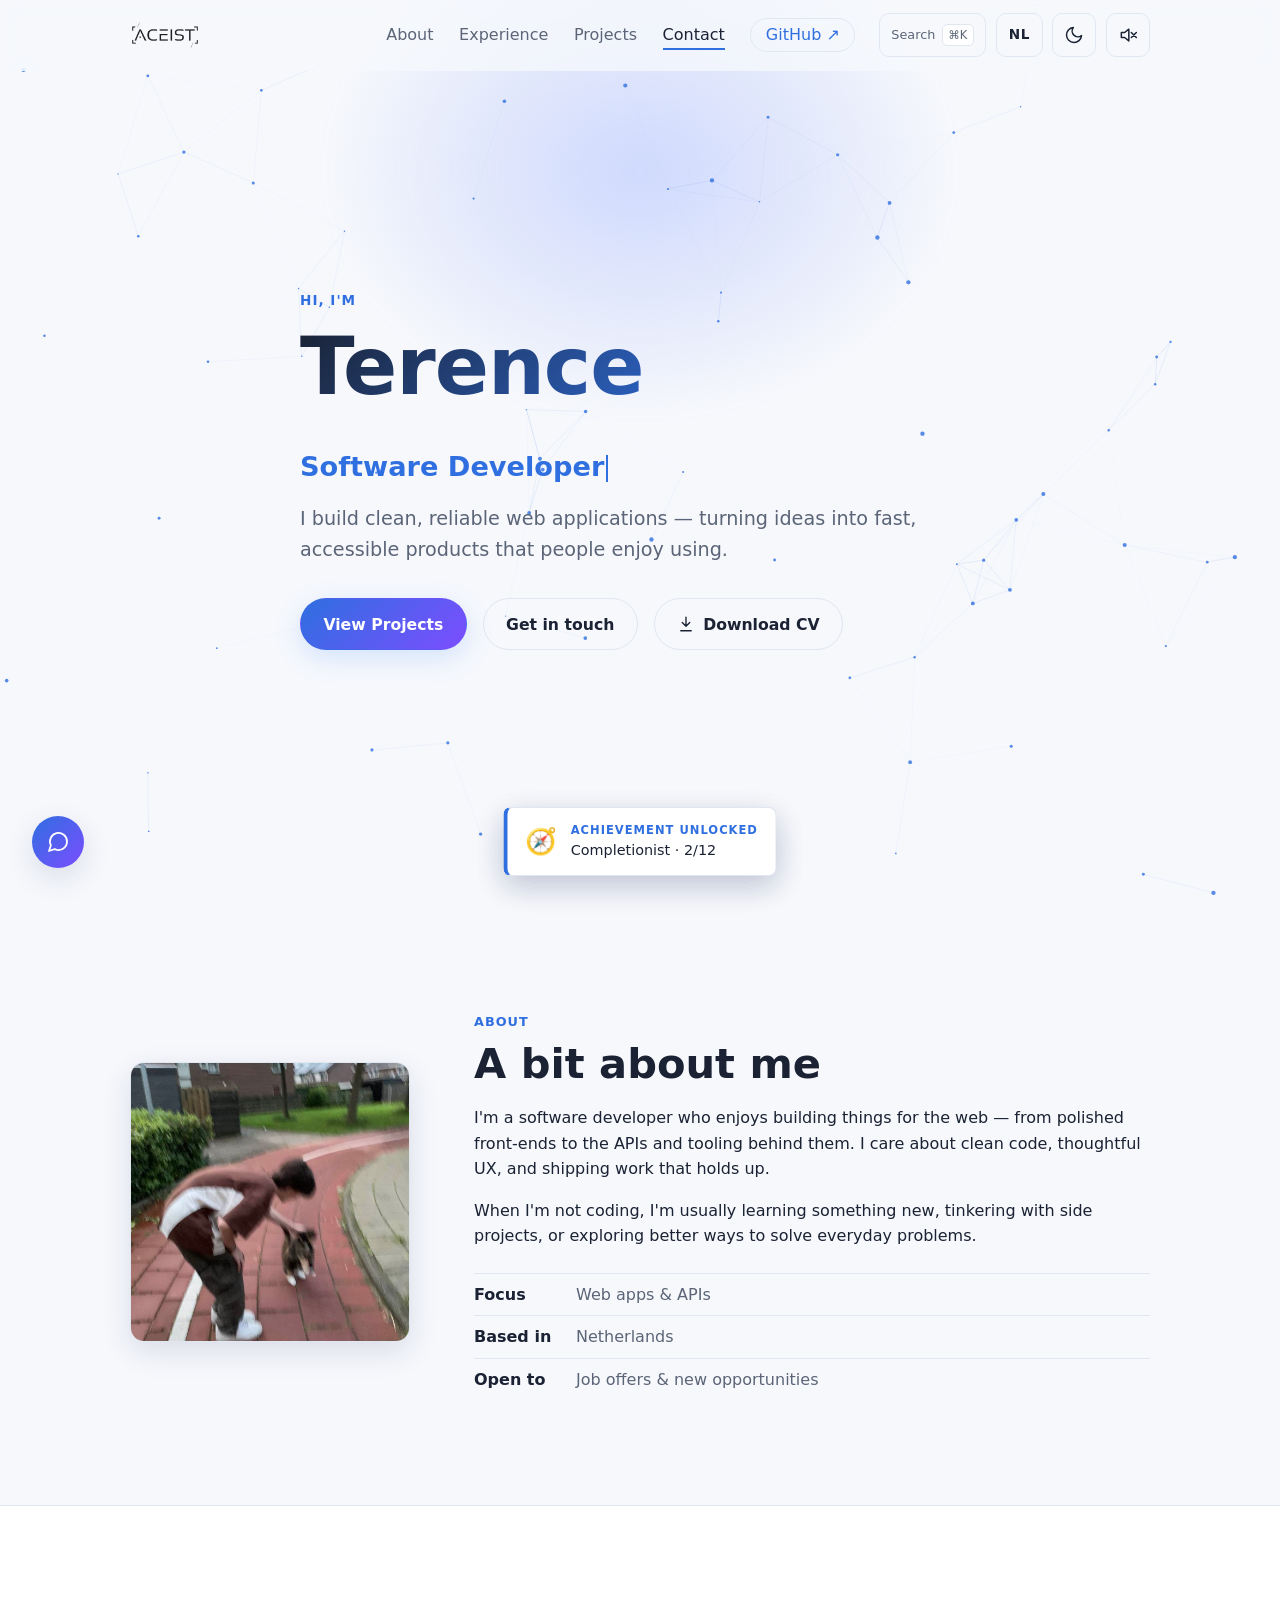
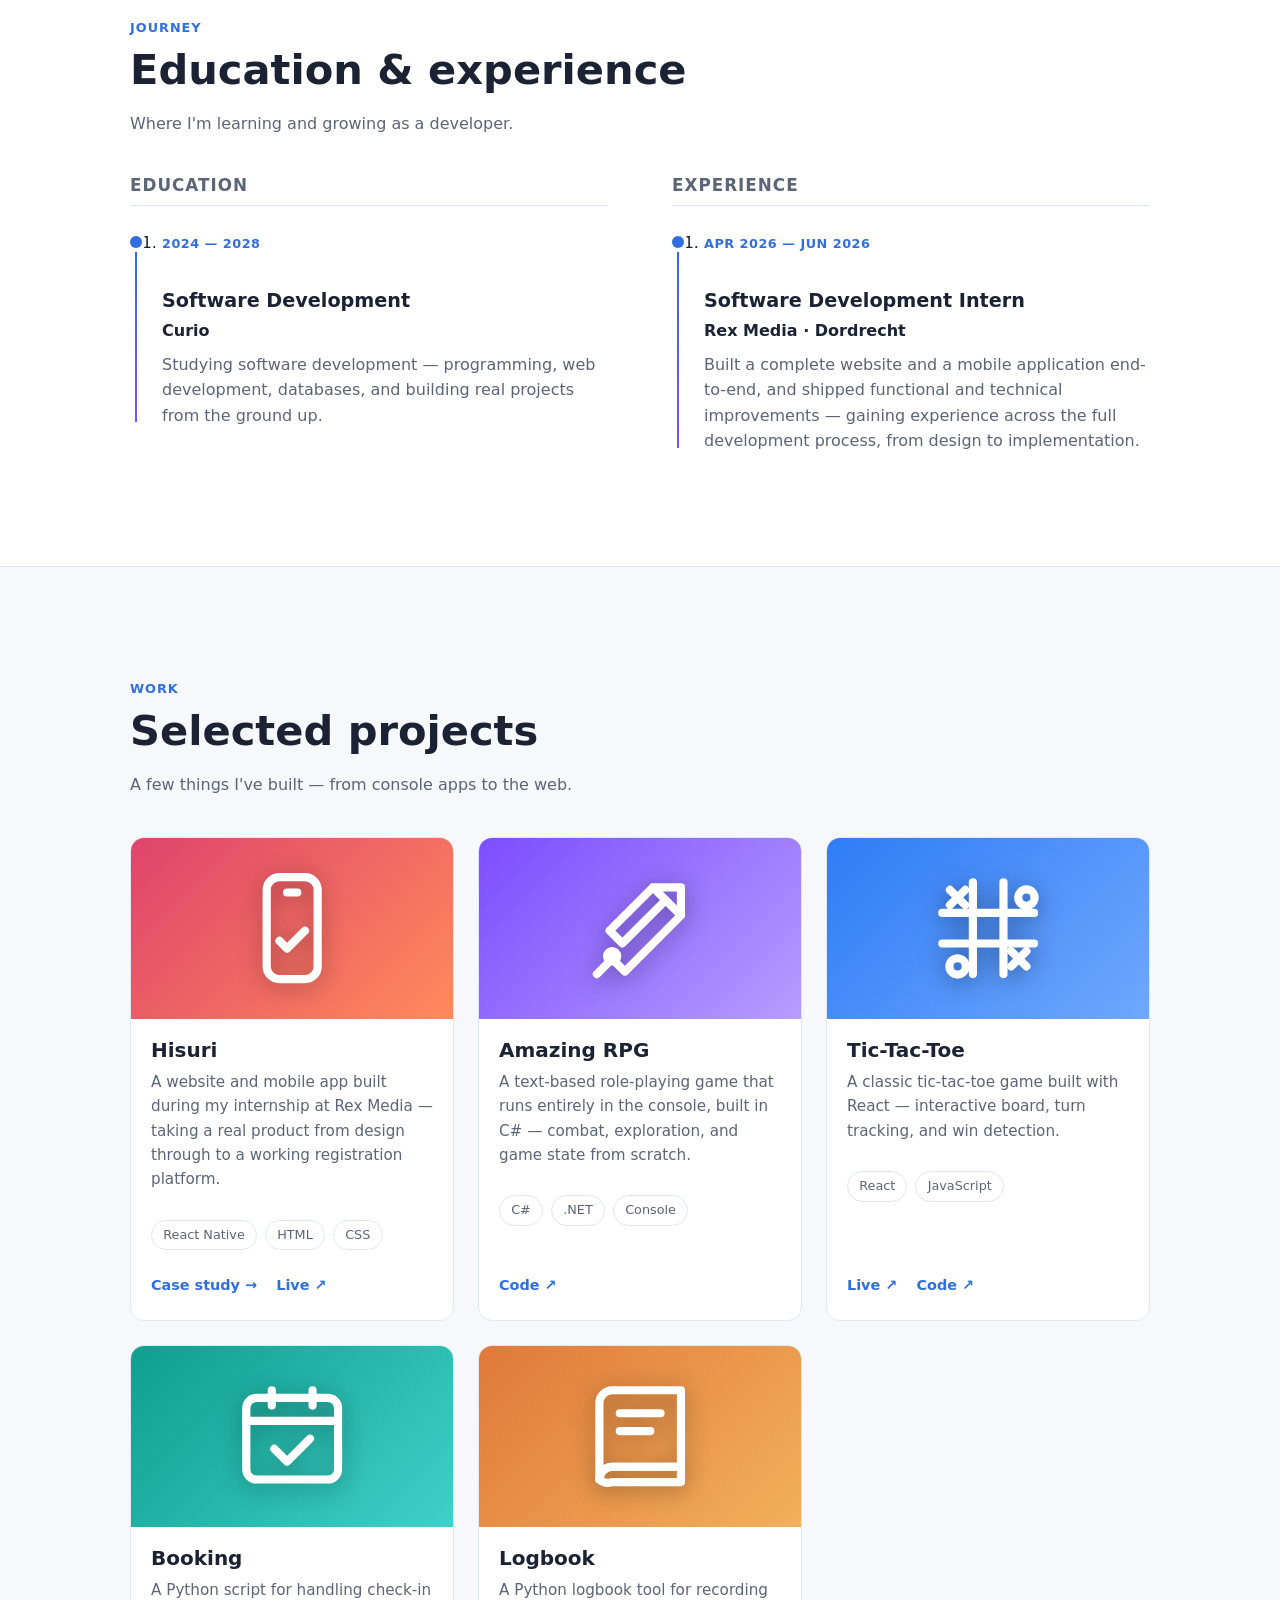
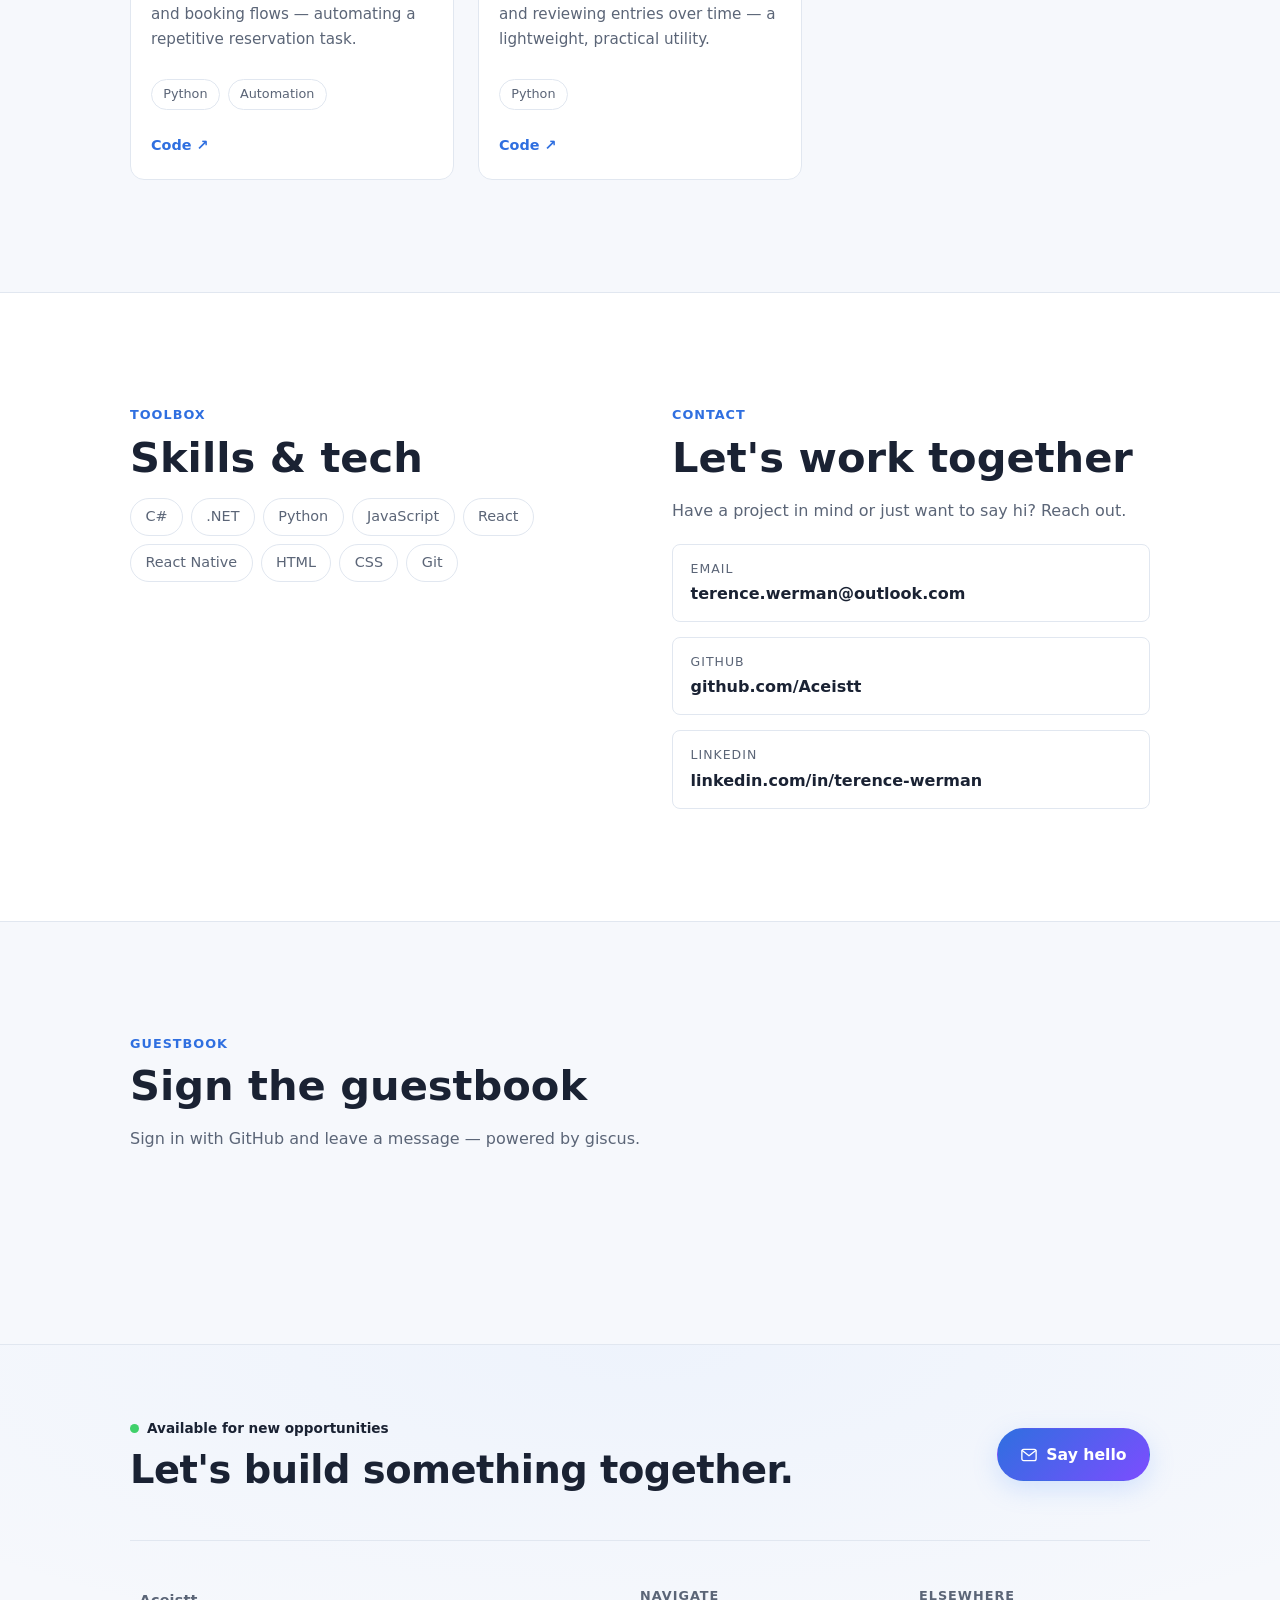
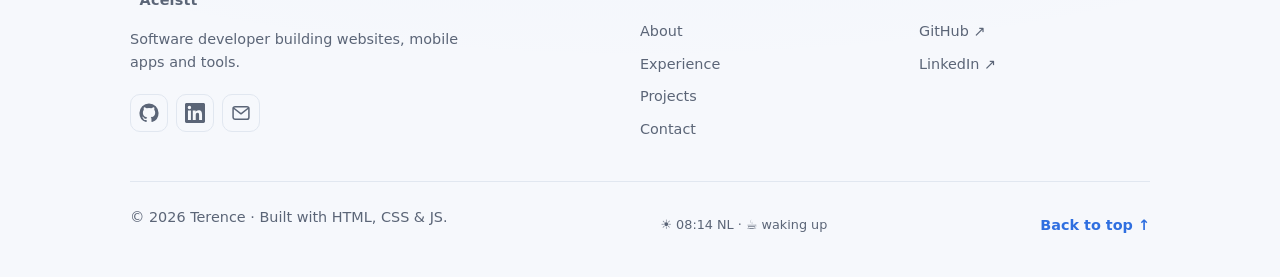
==== index.html @ ca7f5720 "portfolio site" ====
<!DOCTYPE html>
<html lang="en">
<head>
  <meta charset="UTF-8" />
  <meta name="viewport" content="width=device-width, initial-scale=1.0" />
  <title>Terence (Aceistt) — Software Developer</title>
  <meta name="description" content="Portfolio of Terence — a software developer building websites, mobile apps and tools with C#, Python and React Native." />
  <meta name="color-scheme" content="dark light" />
  <link rel="canonical" href="https://aceistt.github.io/" />

  <!-- Open Graph -->
  <meta property="og:title" content="Terence (Aceistt) — Software Developer" />
  <meta property="og:description" content="Software developer building websites, mobile apps and tools with C#, Python and React Native." />
  <meta property="og:type" content="website" />
  <meta property="og:url" content="https://aceistt.github.io/" />
  <meta property="og:image" content="https://aceistt.github.io/assets/og-image.png" />

  <!-- Twitter -->
  <meta name="twitter:card" content="summary_large_image" />
  <meta name="twitter:title" content="Terence (Aceistt) — Software Developer" />
  <meta name="twitter:description" content="Software developer building websites, mobile apps and tools with C#, Python and React Native." />
  <meta name="twitter:image" content="https://aceistt.github.io/assets/og-image.png" />

  <link rel="icon" type="image/png" href="assets/favicon.png" />
  <link rel="apple-touch-icon" href="assets/favicon.png" />
  <link rel="stylesheet" href="css/styles.css" />

  <!-- Apply saved theme + accent before paint to avoid a flash -->
  <script>
    (function () {
      try {
        var saved = localStorage.getItem("theme");
        var prefersLight = window.matchMedia("(prefers-color-scheme: light)").matches;
        var theme = saved || (prefersLight ? "light" : "dark");
        if (theme === "light") document.documentElement.setAttribute("data-theme", "light");

        var tv = localStorage.getItem("theme-vars");
        if (tv) { var o = JSON.parse(tv); for (var k in o) document.documentElement.style.setProperty(k, o[k]); }

        var a = localStorage.getItem("accent");
        var b = localStorage.getItem("accent2");
        if (a) document.documentElement.style.setProperty("--accent", a);
        if (b) document.documentElement.style.setProperty("--accent-2", b);
      } catch (e) {}
    })();
  </script>
  <script src="js/boot.js"></script>
</head>
<body>
  <span id="top" aria-hidden="true"></span>
  <a class="skip-link" href="#main" data-i18n="skip">Skip to content</a>

  <!-- ===== Header / Nav ===== -->
  <header class="site-header">
    <div class="container nav-bar">
      <a class="brand" href="#top" aria-label="Home">
        <img class="brand-logo" src="assets/logo.png" alt="Aceist" width="70" height="30" />
      </a>

      <nav class="nav" aria-label="Primary">
        <ul class="nav-menu" id="navMenu">
          <li><a href="#about" class="nav-link" data-i18n="nav.about">About</a></li>
          <li><a href="#experience" class="nav-link" data-i18n="nav.experience">Experience</a></li>
          <li><a href="#projects" class="nav-link" data-i18n="nav.projects">Projects</a></li>
          <li><a href="#contact" class="nav-link" data-i18n="nav.contact">Contact</a></li>
          <li><a href="https://github.com/Aceistt" class="nav-link nav-link--cta" target="_blank" rel="noopener">GitHub ↗</a></li>
        </ul>
      </nav>

      <div class="nav-actions">
        <button class="cmdk-trigger" id="cmdkTrigger" type="button" aria-label="Open command palette">
          <span data-i18n="cmdk.search">Search</span> <kbd>⌘K</kbd>
        </button>
        <button class="icon-btn lang-toggle" id="langToggle" type="button" aria-label="Switch language">EN</button>

        <button class="icon-btn theme-toggle" id="themeToggle" aria-label="Toggle light/dark theme">
          <svg class="icon-sun" viewBox="0 0 24 24" fill="none" stroke="currentColor" stroke-width="1.8" stroke-linecap="round" stroke-linejoin="round" aria-hidden="true">
            <circle cx="12" cy="12" r="4"/>
            <path d="M12 2v2M12 20v2M4.9 4.9l1.4 1.4M17.7 17.7l1.4 1.4M2 12h2M20 12h2M4.9 19.1l1.4-1.4M17.7 6.3l1.4-1.4"/>
          </svg>
          <svg class="icon-moon" viewBox="0 0 24 24" fill="none" stroke="currentColor" stroke-width="1.8" stroke-linecap="round" stroke-linejoin="round" aria-hidden="true">
            <path d="M21 12.8A9 9 0 1 1 11.2 3a7 7 0 0 0 9.8 9.8z"/>
          </svg>
        </button>

        <button class="icon-btn sound-toggle" id="soundToggle" type="button" aria-label="Toggle sound" aria-pressed="false">
          <svg class="icon-sound-on" viewBox="0 0 24 24" fill="none" stroke="currentColor" stroke-width="1.8" stroke-linecap="round" stroke-linejoin="round" aria-hidden="true">
            <path d="M4 9v6h4l5 4V5L8 9H4z"/><path d="M16.5 8.5a5 5 0 0 1 0 7M19 6a8 8 0 0 1 0 12"/>
          </svg>
          <svg class="icon-sound-off" viewBox="0 0 24 24" fill="none" stroke="currentColor" stroke-width="1.8" stroke-linecap="round" stroke-linejoin="round" aria-hidden="true">
            <path d="M4 9v6h4l5 4V5L8 9H4z"/><path d="M22 9l-6 6M16 9l6 6"/>
          </svg>
        </button>

        <button class="nav-toggle" id="navToggle" aria-label="Toggle navigation" aria-expanded="false" aria-controls="navMenu">
          <span class="nav-toggle-bar"></span>
          <span class="nav-toggle-bar"></span>
          <span class="nav-toggle-bar"></span>
        </button>
      </div>
    </div>
  </header>

  <main id="main">
    <!-- ===== Hero ===== -->
    <section class="hero" id="hero">
      <div class="hero-glow" aria-hidden="true"></div>
      <canvas class="hero-canvas" id="heroCanvas" aria-hidden="true"></canvas>
      <div class="container hero-inner reveal">
        <p class="hero-eyebrow" data-i18n="hero.eyebrow">Hi, I'm</p>
        <h1 class="hero-title">Terence</h1>
        <p class="hero-role">
          <span class="typed" id="typed" data-words="Software Developer,React Native Developer,Web Developer,Student @ Curio"></span><span class="type-cursor" aria-hidden="true"></span>
        </p>
        <!-- TODO: replace with your own value statement -->
        <p class="hero-tagline" data-i18n="hero.tagline">
          I build clean, reliable web applications — turning ideas into fast,
          accessible products that people enjoy using.
        </p>
        <div class="hero-actions">
          <a href="#projects" class="btn btn--primary" data-i18n="hero.viewProjects">View Projects</a>
          <a href="#contact" class="btn btn--ghost" data-i18n="hero.getInTouch">Get in touch</a>
          <!-- Save your CV as assets/cv.pdf -->
          <a href="assets/cv.pdf" class="btn btn--ghost" download>
            <svg viewBox="0 0 24 24" width="18" height="18" fill="none" stroke="currentColor" stroke-width="1.8" stroke-linecap="round" stroke-linejoin="round" aria-hidden="true">
              <path d="M12 3v12M7 10l5 5 5-5M5 21h14"/>
            </svg>
            <span data-i18n="hero.cv">Download CV</span>
          </a>
        </div>
      </div>
    </section>

    <!-- ===== About ===== -->
    <section class="section" id="about">
      <div class="container about-grid reveal">
        <div class="about-media">
          <!-- Save your photo as assets/profile.jpg (square works best).
               Until then, the "T" placeholder shows if the image is missing. -->
          <div class="about-photo">
            <img src="assets/profile.jpg" alt="Terence" class="about-img"
                 onerror="this.style.display='none'; this.parentNode.classList.add('about-photo--empty');" />
            <span class="about-photo-fallback" aria-hidden="true">T</span>
          </div>
        </div>
        <div class="about-body">
          <p class="section-eyebrow" data-i18n="about.eyebrow">About</p>
          <h2 class="section-title" data-i18n="about.title">A bit about me</h2>
          <!-- TODO: replace bio with your own -->
          <p data-i18n="about.p1">
            I'm a software developer who enjoys building things for the web —
            from polished front-ends to the APIs and tooling behind them. I care
            about clean code, thoughtful UX, and shipping work that holds up.
          </p>
          <p data-i18n="about.p2">
            When I'm not coding, I'm usually learning something new, tinkering
            with side projects, or exploring better ways to solve everyday problems.
          </p>
          <ul class="about-facts">
            <li><strong data-i18n="about.focusLabel">Focus</strong> <span data-i18n="about.focusValue">Web apps &amp; APIs</span></li>
            <li><strong data-i18n="about.basedLabel">Based in</strong> <span data-i18n="about.basedValue">Netherlands</span></li>
            <li><strong data-i18n="about.openLabel">Open to</strong> <span data-i18n="about.openValue">Job offers &amp; new opportunities</span></li>
          </ul>
        </div>
      </div>
    </section>

    <!-- ===== Education & Experience ===== -->
    <section class="section section--alt" id="experience">
      <div class="container">
        <div class="section-head reveal">
          <p class="section-eyebrow" data-i18n="exp.eyebrow">Journey</p>
          <h2 class="section-title" data-i18n="exp.title">Education &amp; experience</h2>
          <p class="section-lead" data-i18n="exp.lead">Where I'm learning and growing as a developer.</p>
        </div>

        <div class="timeline-groups">
          <div class="timeline-group reveal">
            <h3 class="timeline-group-title" data-i18n="exp.eduTitle">Education</h3>
            <ol class="timeline">
              <li class="timeline-item">
                <div class="timeline-content">
                  <span class="timeline-date">2024 — 2028</span>
                  <h4 class="timeline-title" data-i18n="edu.curio.title">Software Development</h4>
                  <p class="timeline-org">Curio</p>
                  <p class="timeline-desc" data-i18n="edu.curio.desc">
                    Studying software development — programming, web development,
                    databases, and building real projects from the ground up.
                  </p>
                </div>
              </li>
            </ol>
          </div>

          <div class="timeline-group reveal">
            <h3 class="timeline-group-title" data-i18n="exp.expTitle">Experience</h3>
            <ol class="timeline">
              <li class="timeline-item">
                <div class="timeline-content">
                  <span class="timeline-date" data-i18n="exp.rex.date">Apr 2026 — Jun 2026</span>
                  <h4 class="timeline-title" data-i18n="exp.rex.title">Software Development Intern</h4>
                  <p class="timeline-org">Rex Media · Dordrecht</p>
                  <p class="timeline-desc" data-i18n="exp.rex.desc">
                    Built a complete website and a mobile application end-to-end, and
                    shipped functional and technical improvements — gaining experience
                    across the full development process, from design to implementation.
                  </p>
                </div>
              </li>
            </ol>
          </div>
        </div>
      </div>
    </section>

    <!-- ===== Projects ===== -->
    <section class="section" id="projects">
      <div class="container">
        <div class="section-head reveal">
          <p class="section-eyebrow" data-i18n="work.eyebrow">Work</p>
          <h2 class="section-title" data-i18n="work.title">Selected projects</h2>
          <p class="section-lead" data-i18n="work.lead">A few things I've built — from console apps to the web.</p>
        </div>

        <div class="project-grid">
          <article class="card reveal">
            <div class="card-thumb card-thumb--hisuri" aria-hidden="true">
              <svg viewBox="0 0 24 24" fill="none" stroke="currentColor" stroke-width="1.6" stroke-linecap="round" stroke-linejoin="round">
                <rect x="7" y="2" width="10" height="20" rx="2.5"/>
                <path d="M11 5h2"/>
                <path d="M9.5 14.5 11 16l3.5-3.5"/>
              </svg>
            </div>
            <div class="card-body">
              <h3 class="card-title">Hisuri</h3>
              <p class="card-desc" data-i18n="proj.hisuri.desc">
                A website and mobile app built during my internship at Rex Media —
                taking a real product from design through to a working registration
                platform.
              </p>
              <ul class="tag-list">
                <li class="tag">React Native</li>
                <li class="tag">HTML</li>
                <li class="tag">CSS</li>
              </ul>
              <div class="card-links">
                <a href="hisuri.html" class="card-link" data-i18n="proj.caseStudy">Case study →</a>
                <a href="https://register.hisuri.com" class="card-link" target="_blank" rel="noopener">Live ↗</a>
              </div>
            </div>
          </article>

          <article class="card reveal">
            <div class="card-thumb card-thumb--rpg" aria-hidden="true">
              <svg viewBox="0 0 24 24" fill="none" stroke="currentColor" stroke-width="1.6" stroke-linecap="round" stroke-linejoin="round">
                <path d="M14.5 4 20 4 20 9.5 9 20.5 6.5 18 3.5 21M14.5 4 6 12.5 8.5 15 17 6.5M14.5 4 20 9.5"/>
                <circle cx="6.5" cy="17.5" r="1"/>
              </svg>
            </div>
            <div class="card-body">
              <h3 class="card-title">Amazing RPG</h3>
              <p class="card-desc" data-i18n="proj.rpg.desc">
                A text-based role-playing game that runs entirely in the console,
                built in C# — combat, exploration, and game state from scratch.
              </p>
              <ul class="tag-list">
                <li class="tag">C#</li>
                <li class="tag">.NET</li>
                <li class="tag">Console</li>
              </ul>
              <div class="card-links">
                <a href="https://github.com/Aceistt/AmazingRPG" class="card-link" target="_blank" rel="noopener">Code ↗</a>
              </div>
            </div>
          </article>

          <article class="card reveal">
            <div class="card-thumb card-thumb--ttt" aria-hidden="true">
              <svg viewBox="0 0 24 24" fill="none" stroke="currentColor" stroke-width="1.6" stroke-linecap="round" stroke-linejoin="round">
                <path d="M9 3v18M15 3v18M3 9h18M3 15h18"/>
                <path d="M4.5 4.5 7.5 7.5M7.5 4.5 4.5 7.5"/>
                <circle cx="19.5" cy="6" r="1.6"/>
                <circle cx="6" cy="19.5" r="1.6"/>
                <path d="M16.5 16.5 19.5 19.5M19.5 16.5 16.5 19.5"/>
              </svg>
            </div>
            <div class="card-body">
              <h3 class="card-title">Tic-Tac-Toe</h3>
              <p class="card-desc" data-i18n="proj.ttt.desc">
                A classic tic-tac-toe game built with React — interactive board,
                turn tracking, and win detection.
              </p>
              <ul class="tag-list">
                <li class="tag">React</li>
                <li class="tag">JavaScript</li>
              </ul>
              <div class="card-links">
                <a href="https://codesandbox.io/p/github/Aceistt/react" class="card-link" target="_blank" rel="noopener">Live ↗</a>
                <a href="https://github.com/Aceistt/tic-tac-toe-react" class="card-link" target="_blank" rel="noopener">Code ↗</a>
              </div>
            </div>
          </article>

          <article class="card reveal">
            <div class="card-thumb card-thumb--booking" aria-hidden="true">
              <svg viewBox="0 0 24 24" fill="none" stroke="currentColor" stroke-width="1.6" stroke-linecap="round" stroke-linejoin="round">
                <rect x="3" y="4.5" width="18" height="16" rx="2"/>
                <path d="M3 9h18M8 3v3M16 3v3"/>
                <path d="M8.5 14.5 11 17l4.5-4.5"/>
              </svg>
            </div>
            <div class="card-body">
              <h3 class="card-title">Booking</h3>
              <p class="card-desc" data-i18n="proj.booking.desc">
                A Python script for handling check-in and booking flows —
                automating a repetitive reservation task.
              </p>
              <ul class="tag-list">
                <li class="tag">Python</li>
                <li class="tag">Automation</li>
              </ul>
              <div class="card-links">
                <a href="https://github.com/Aceistt/Booking" class="card-link" target="_blank" rel="noopener">Code ↗</a>
              </div>
            </div>
          </article>

          <article class="card reveal">
            <div class="card-thumb card-thumb--logbook" aria-hidden="true">
              <svg viewBox="0 0 24 24" fill="none" stroke="currentColor" stroke-width="1.6" stroke-linecap="round" stroke-linejoin="round">
                <path d="M4 5.5A2.5 2.5 0 0 1 6.5 3H20v15H6.5A2.5 2.5 0 0 0 4 20.5z"/>
                <path d="M4 20.5A2.5 2.5 0 0 1 6.5 18H20v3H6.5A2.5 2.5 0 0 1 4 20.5z"/>
                <path d="M8 7.5h8M8 11h6"/>
              </svg>
            </div>
            <div class="card-body">
              <h3 class="card-title">Logbook</h3>
              <p class="card-desc" data-i18n="proj.logbook.desc">
                A Python logbook tool for recording and reviewing entries over time —
                a lightweight, practical utility.
              </p>
              <ul class="tag-list">
                <li class="tag">Python</li>
              </ul>
              <div class="card-links">
                <a href="https://github.com/Aceistt/Logbook" class="card-link" target="_blank" rel="noopener">Code ↗</a>
              </div>
            </div>
          </article>
        </div>

        <!-- Live repos pulled from the GitHub API; hidden until/unless they load -->
        <div class="more-github" id="moreGithub" hidden>
          <h3 class="more-github-title" data-i18n="more.title">More on GitHub</h3>

          <!-- Live stats (populated by JS) -->
          <div class="gh-stats" id="ghStats" hidden>
            <div class="gh-counters">
              <div class="gh-counter"><span class="gh-num" id="ghRepos">0</span><span class="gh-label" data-i18n="gh.repos">Repositories</span></div>
              <div class="gh-counter"><span class="gh-num" id="ghStars">0</span><span class="gh-label" data-i18n="gh.stars">Stars earned</span></div>
              <div class="gh-counter"><span class="gh-num" id="ghLangs">0</span><span class="gh-label" data-i18n="gh.langs">Languages</span></div>
            </div>
            <div class="gh-langbar-wrap">
              <p class="gh-langbar-title" data-i18n="gh.breakdown">Language breakdown</p>
              <div class="gh-langbar" id="ghLangBar"></div>
              <ul class="gh-legend" id="ghLegend"></ul>
            </div>
          </div>

          <div class="repo-grid" id="repoGrid"></div>
          <p class="more-github-link">
            <a href="https://github.com/Aceistt?tab=repositories" target="_blank" rel="noopener" data-i18n="more.link">See all repositories ↗</a>
          </p>
        </div>
      </div>
    </section>

    <!-- ===== Skills & Contact ===== -->
    <section class="section section--alt" id="contact">
      <div class="container contact-grid">
        <div class="skills reveal">
          <p class="section-eyebrow" data-i18n="skills.eyebrow">Toolbox</p>
          <h2 class="section-title" data-i18n="skills.title">Skills &amp; tech</h2>
          <!-- Aligned with the languages/tech in your projects -->
          <ul class="tag-list tag-list--lg">
            <li class="tag">C#</li>
            <li class="tag">.NET</li>
            <li class="tag">Python</li>
            <li class="tag">JavaScript</li>
            <li class="tag">React</li>
            <li class="tag">React Native</li>
            <li class="tag">HTML</li>
            <li class="tag">CSS</li>
            <li class="tag">Git</li>
          </ul>
        </div>

        <div class="contact reveal">
          <p class="section-eyebrow" data-i18n="contact.eyebrow">Contact</p>
          <h2 class="section-title" data-i18n="contact.title">Let's work together</h2>
          <p class="section-lead" data-i18n="contact.lead">Have a project in mind or just want to say hi? Reach out.</p>
          <div class="contact-links">
            <a class="contact-link" href="mailto:terence.werman@outlook.com">
              <span class="contact-link-label" data-i18n="contact.email">Email</span>
              <span class="contact-link-value">terence.werman@outlook.com</span>
            </a>
            <a class="contact-link" href="https://github.com/Aceistt" target="_blank" rel="noopener">
              <span class="contact-link-label">GitHub</span>
              <span class="contact-link-value">github.com/Aceistt</span>
            </a>
            <a class="contact-link" href="https://linkedin.com/in/terence-werman" target="_blank" rel="noopener">
              <span class="contact-link-label">LinkedIn</span>
              <span class="contact-link-value">linkedin.com/in/terence-werman</span>
            </a>
          </div>
        </div>
      </div>
    </section>

    <!-- ===== Guestbook ===== -->
    <section class="section" id="guestbook">
      <div class="container">
        <div class="section-head reveal">
          <p class="section-eyebrow" data-i18n="guest.eyebrow">Guestbook</p>
          <h2 class="section-title" data-i18n="guest.title">Sign the guestbook</h2>
          <p class="section-lead" data-i18n="guest.lead">Sign in with GitHub and leave a message — powered by giscus.</p>
        </div>
        <div class="guestbook reveal" id="guestbookMount"></div>
        <p class="guestbook-note" id="guestbookNote" hidden>
          Guestbook isn't configured yet — add your giscus repo/category IDs in
          <code>js/guestbook.js</code>. See the instructions at the top of that file.
        </p>
      </div>
    </section>
  </main>

  <!-- ===== Footer ===== -->
  <footer class="site-footer">
    <div class="container">
      <!-- CTA -->
      <div class="footer-cta reveal">
        <div>
          <span class="footer-status">
            <span class="footer-status-dot" aria-hidden="true"></span>
            <span data-i18n="footer.status">Available for new opportunities</span>
          </span>
          <h2 class="footer-cta-title" data-i18n="footer.ctaTitle">Let's build something together.</h2>
        </div>
        <a href="mailto:terence.werman@outlook.com" class="btn btn--primary footer-cta-btn">
          <svg viewBox="0 0 24 24" width="18" height="18" fill="none" stroke="currentColor" stroke-width="1.8" stroke-linecap="round" stroke-linejoin="round" aria-hidden="true">
            <rect x="2.5" y="4.5" width="19" height="15" rx="2.5"/>
            <path d="m3 6 9 7 9-7"/>
          </svg>
          <span data-i18n="footer.ctaBtn">Say hello</span>
        </a>
      </div>

      <!-- Columns -->
      <div class="footer-grid">
        <div class="footer-col footer-col--brand">
          <a class="brand" href="#top" aria-label="Home">
            <span class="brand-mark" aria-hidden="true">
          <svg class="brand-glyph" viewBox="0 0 46 24" fill="none">
            <path d="M5 7l5 5-5 5" stroke="currentColor" stroke-width="2.6" stroke-linecap="round" stroke-linejoin="round"/>
            <text x="16" y="17.5" font-family="inherit" font-size="15" font-weight="800" letter-spacing="-1" fill="currentColor">TW</text>
          </svg>
        </span>
            <span class="brand-text">Aceistt</span>
          </a>
          <p class="footer-blurb" data-i18n="footer.blurb">
            Software developer building websites, mobile apps and tools.
          </p>
          <div class="footer-socials">
            <a href="https://github.com/Aceistt" class="social-link" target="_blank" rel="noopener" aria-label="GitHub">
              <svg viewBox="0 0 24 24" width="20" height="20" fill="currentColor" aria-hidden="true">
                <path d="M12 .5A11.5 11.5 0 0 0 .5 12a11.5 11.5 0 0 0 7.86 10.92c.58.1.79-.25.79-.56v-2c-3.2.7-3.88-1.54-3.88-1.54-.53-1.34-1.29-1.7-1.29-1.7-1.05-.72.08-.7.08-.7 1.16.08 1.77 1.2 1.77 1.2 1.03 1.77 2.7 1.26 3.36.96.1-.75.4-1.26.73-1.55-2.56-.29-5.25-1.28-5.25-5.7 0-1.26.45-2.29 1.19-3.1-.12-.29-.52-1.46.11-3.05 0 0 .97-.31 3.18 1.18a11 11 0 0 1 5.8 0c2.2-1.49 3.17-1.18 3.17-1.18.63 1.59.23 2.76.11 3.05.74.81 1.19 1.84 1.19 3.1 0 4.43-2.69 5.41-5.26 5.69.41.36.78 1.06.78 2.14v3.17c0 .31.21.67.8.56A11.5 11.5 0 0 0 23.5 12 11.5 11.5 0 0 0 12 .5z"/>
              </svg>
            </a>
            <a href="https://linkedin.com/in/terence-werman" class="social-link" target="_blank" rel="noopener" aria-label="LinkedIn">
              <svg viewBox="0 0 24 24" width="20" height="20" fill="currentColor" aria-hidden="true">
                <path d="M20.45 20.45h-3.55v-5.57c0-1.33-.02-3.04-1.85-3.04-1.85 0-2.14 1.45-2.14 2.94v5.67H9.35V9h3.41v1.56h.05c.48-.9 1.64-1.85 3.37-1.85 3.6 0 4.27 2.37 4.27 5.46v6.28zM5.34 7.43a2.06 2.06 0 1 1 0-4.12 2.06 2.06 0 0 1 0 4.12zM7.12 20.45H3.56V9h3.56v11.45zM22.22 0H1.77C.8 0 0 .78 0 1.74v20.52C0 23.22.8 24 1.77 24h20.45c.98 0 1.78-.78 1.78-1.74V1.74C24 .78 23.2 0 22.22 0z"/>
              </svg>
            </a>
            <a href="mailto:terence.werman@outlook.com" class="social-link" aria-label="Email">
              <svg viewBox="0 0 24 24" width="20" height="20" fill="none" stroke="currentColor" stroke-width="1.8" stroke-linecap="round" stroke-linejoin="round" aria-hidden="true">
                <rect x="2.5" y="4.5" width="19" height="15" rx="2.5"/>
                <path d="m3 6 9 7 9-7"/>
              </svg>
            </a>
          </div>
        </div>

        <nav class="footer-col" aria-label="Footer">
          <h3 class="footer-col-title" data-i18n="footer.navTitle">Navigate</h3>
          <ul class="footer-links">
            <li><a href="#about" data-i18n="nav.about">About</a></li>
            <li><a href="#experience" data-i18n="nav.experience">Experience</a></li>
            <li><a href="#projects" data-i18n="nav.projects">Projects</a></li>
            <li><a href="#contact" data-i18n="nav.contact">Contact</a></li>
          </ul>
        </nav>

        <div class="footer-col">
          <h3 class="footer-col-title" data-i18n="footer.elsewhereTitle">Elsewhere</h3>
          <ul class="footer-links">
            <li><a href="https://github.com/Aceistt" target="_blank" rel="noopener">GitHub ↗</a></li>
            <li><a href="https://linkedin.com/in/terence-werman" target="_blank" rel="noopener">LinkedIn ↗</a></li>
          </ul>
        </div>
      </div>

      <!-- Bottom bar -->
      <div class="footer-bottom">
        <p>© <span id="year">2026</span> Terence · <span data-i18n="footer.built">Built with HTML, CSS &amp; JS.</span></p>
        <span class="footer-clock" id="footerClock" aria-hidden="true"></span>
        <a href="#top" class="footer-top" data-i18n="footer.top">Back to top ↑</a>
      </div>
    </div>
  </footer>

  <!-- Floating scroll-to-top -->
  <a href="#top" class="to-top" id="toTop" aria-label="Back to top">
    <svg viewBox="0 0 24 24" width="22" height="22" fill="none" stroke="currentColor" stroke-width="2" stroke-linecap="round" stroke-linejoin="round" aria-hidden="true">
      <path d="M12 19V5M5 12l7-7 7 7"/>
    </svg>
  </a>

  <script src="js/i18n.js"></script>
  <script src="js/achievements.js"></script>
  <script src="js/main.js"></script>
  <script src="js/status.js"></script>
  <script src="js/hero-bg.js"></script>
  <script src="js/accent.js"></script>
  <script src="js/themes.js"></script>
  <script src="js/fx.js"></script>
  <script src="js/sound.js"></script>
  <script src="js/snake.js"></script>
  <script src="js/breakout.js"></script>
  <script src="js/game2048.js"></script>
  <script src="js/gravity.js"></script>
  <script src="js/screensaver.js"></script>
  <script src="js/shortcuts.js"></script>
  <script src="js/extras.js"></script>
  <script src="js/chatbot.js"></script>
  <script src="js/guestbook.js"></script>

  <!--
    Privacy-friendly analytics via GoatCounter (no cookies, no personal data).
    Setup: create a free site at https://www.goatcounter.com, then replace
    YOURCODE below with your chosen subdomain. Until then it simply no-ops.
  -->
  <script data-goatcounter="https://YOURCODE.goatcounter.com/count" async src="//gc.zgo.at/count.js"></script>
</body>
</html>
---- css/styles.css ----
/* ============================================================
   Aceistt — Portfolio styles
   Dark / modern theme, vanilla CSS, no build step.
   ============================================================ */

/* ---------- Design tokens ---------- */
:root {
  --bg:        #0b0e14;
  --surface:   #131722;
  --surface-2: #1b2130;
  --border:    #283143;
  --text:      #e6e9ef;
  --muted:     #98a2b8;
  --accent:    #6ea8fe;
  --accent-2:  #b69dff;
  --accent-ink:#0b0e14;

  --radius:    14px;
  --radius-sm: 8px;
  --maxw:      1100px;
  --gutter:    clamp(1.25rem, 4vw, 2.5rem);

  --shadow:    0 10px 30px rgba(0, 0, 0, 0.35);
  --ring:      0 0 0 3px rgba(110, 168, 254, 0.45);

  --font: system-ui, -apple-system, "Segoe UI", Roboto, Helvetica, Arial, sans-serif;

  --header-bg:        rgba(11, 14, 20, 0.7);
  --header-bg-scroll: rgba(11, 14, 20, 0.85);
}

/* Light theme overrides */
:root[data-theme="light"] {
  --bg:        #f6f8fc;
  --surface:   #ffffff;
  --surface-2: #ffffff;
  --border:    #e1e7f0;
  --text:      #1a2233;
  --muted:     #5b6577;
  --accent:    #2f6fe0;
  --accent-2:  #7c4dff;
  --accent-ink:#ffffff;

  --shadow:    0 10px 30px rgba(20, 35, 80, 0.12);
  --ring:      0 0 0 3px rgba(47, 111, 224, 0.35);

  --header-bg:        rgba(246, 248, 252, 0.75);
  --header-bg-scroll: rgba(246, 248, 252, 0.9);
}

/* Smooth theme transition */
body { transition: background-color 0.3s ease, color 0.3s ease; }

/* ---------- Reset / base ---------- */
*,
*::before,
*::after { box-sizing: border-box; }

html {
  scroll-behavior: smooth;
  scroll-padding-top: 90px; /* offset for fixed header */
}

body {
  margin: 0;
  font-family: var(--font);
  background: var(--bg);
  color: var(--text);
  line-height: 1.6;
  -webkit-font-smoothing: antialiased;
  text-rendering: optimizeLegibility;
}

img { max-width: 100%; display: block; }

a { color: inherit; text-decoration: none; }

h1, h2, h3 { line-height: 1.15; margin: 0 0 0.4em; }

p { margin: 0 0 1rem; }

ul { margin: 0; padding: 0; list-style: none; }

:focus-visible {
  outline: none;
  box-shadow: var(--ring);
  border-radius: var(--radius-sm);
}

.container {
  width: 100%;
  max-width: var(--maxw);
  margin-inline: auto;
  padding-inline: var(--gutter);
}

.skip-link {
  position: absolute;
  left: -9999px;
  top: 0;
  background: var(--accent);
  color: var(--accent-ink);
  padding: 0.6rem 1rem;
  border-radius: 0 0 var(--radius-sm) 0;
  z-index: 100;
  font-weight: 600;
}
.skip-link:focus { left: 0; }

/* ---------- Buttons ---------- */
.btn {
  display: inline-flex;
  align-items: center;
  justify-content: center;
  gap: 0.5rem;
  padding: 0.8rem 1.4rem;
  border-radius: 999px;
  font-weight: 600;
  font-size: 0.98rem;
  border: 1px solid transparent;
  cursor: pointer;
  transition: transform 0.15s ease, background-color 0.2s ease, border-color 0.2s ease, box-shadow 0.2s ease;
}
.btn:hover { transform: translateY(-2px); }

.btn--primary {
  background: linear-gradient(135deg, var(--accent), var(--accent-2));
  color: var(--accent-ink);
  box-shadow: 0 8px 24px rgba(110, 168, 254, 0.25);
}
.btn--ghost {
  background: transparent;
  color: var(--text);
  border-color: var(--border);
}
.btn--ghost:hover { border-color: var(--accent); color: var(--accent); }

/* ---------- Header / Nav ---------- */
.site-header {
  position: fixed;
  inset: 0 0 auto 0;
  z-index: 50;
  background: var(--header-bg);
  backdrop-filter: blur(10px);
  border-bottom: 1px solid transparent;
  transition: border-color 0.3s ease, background-color 0.3s ease;
}
.site-header.scrolled {
  border-bottom-color: var(--border);
  background: var(--header-bg-scroll);
}

.nav-bar {
  display: flex;
  align-items: center;
  gap: 1.5rem;
  height: 70px;
}
.nav { margin-left: auto; }

.brand {
  display: inline-flex;
  align-items: center;
  gap: 0.6rem;
  font-weight: 700;
  letter-spacing: 0.2px;
}
/* Wordmark logo — black artwork; invert to white on the dark theme */
.brand-logo {
  height: 30px;
  width: auto;
  display: block;
  filter: invert(1);
}
:root[data-theme="light"] .brand-logo { filter: none; }
.footer-col--brand .brand-logo { height: 34px; }

.nav-menu {
  display: flex;
  align-items: center;
  gap: 1.6rem;
}
.nav-link {
  color: var(--muted);
  font-weight: 500;
  position: relative;
  padding: 0.25rem 0;
  transition: color 0.2s ease;
}
.nav-link::after {
  content: "";
  position: absolute;
  left: 0; bottom: -2px;
  width: 0; height: 2px;
  background: var(--accent);
  transition: width 0.25s ease;
}
.nav-link:hover,
.nav-link.active { color: var(--text); }
.nav-link:hover::after,
.nav-link.active::after { width: 100%; }

.nav-link--cta {
  color: var(--accent);
  border: 1px solid var(--border);
  border-radius: 999px;
  padding: 0.4rem 0.9rem;
}
.nav-link--cta::after { display: none; }
.nav-link--cta:hover { border-color: var(--accent); }

/* Hamburger */
.nav-toggle {
  display: none;
  flex-direction: column;
  justify-content: center;
  gap: 5px;
  width: 44px;
  height: 44px;
  background: transparent;
  border: 1px solid var(--border);
  border-radius: 10px;
  cursor: pointer;
}
.nav-toggle-bar {
  display: block;
  width: 20px;
  height: 2px;
  margin-inline: auto;
  background: var(--text);
  transition: transform 0.25s ease, opacity 0.25s ease;
}
.nav-toggle[aria-expanded="true"] .nav-toggle-bar:nth-child(1) { transform: translateY(7px) rotate(45deg); }
.nav-toggle[aria-expanded="true"] .nav-toggle-bar:nth-child(2) { opacity: 0; }
.nav-toggle[aria-expanded="true"] .nav-toggle-bar:nth-child(3) { transform: translateY(-7px) rotate(-45deg); }

/* Nav actions group (theme toggle + hamburger) */
.nav-actions { display: flex; align-items: center; gap: 0.6rem; }

.icon-btn {
  display: grid;
  place-items: center;
  width: 44px;
  height: 44px;
  background: transparent;
  border: 1px solid var(--border);
  border-radius: 10px;
  color: var(--text);
  cursor: pointer;
  transition: border-color 0.2s ease, color 0.2s ease, transform 0.15s ease;
}
.icon-btn:hover { border-color: var(--accent); color: var(--accent); transform: translateY(-1px); }
.icon-btn svg { width: 20px; height: 20px; }

/* Language toggle is a text button, not a square icon */
.lang-toggle {
  width: auto;
  min-width: 44px;
  padding: 0 0.75rem;
  font: inherit;
  font-weight: 700;
  font-size: 0.85rem;
  letter-spacing: 0.5px;
}

/* Sun shows in dark mode (tap to go light); moon shows in light mode */
.theme-toggle .icon-moon { display: none; }
.theme-toggle .icon-sun  { display: block; }
:root[data-theme="light"] .theme-toggle .icon-sun  { display: none; }
:root[data-theme="light"] .theme-toggle .icon-moon { display: block; }

/* Sound toggle: muted icon by default, speaker when on */
.sound-toggle .icon-sound-on { display: none; }
.sound-toggle .icon-sound-off { display: block; }
:root[data-sound="on"] .sound-toggle .icon-sound-on { display: block; }
:root[data-sound="on"] .sound-toggle .icon-sound-off { display: none; }

/* ---------- Hero ---------- */
.hero {
  position: relative;
  min-height: 100svh;
  display: grid;
  align-items: center;
  padding-block: 120px 80px;
  overflow: hidden;
}
.hero-glow {
  position: absolute;
  top: -20%;
  left: 50%;
  transform: translateX(-50%);
  width: min(900px, 120%);
  height: 700px;
  background:
    radial-gradient(closest-side, rgba(110, 168, 254, 0.22), transparent 70%),
    radial-gradient(closest-side, rgba(182, 157, 255, 0.18), transparent 70%);
  background-position: 30% 30%, 70% 40%;
  background-repeat: no-repeat;
  filter: blur(10px);
  pointer-events: none;
}
.hero-canvas {
  position: absolute;
  inset: 0;
  width: 100%;
  height: 100%;
  z-index: 0;
  pointer-events: none;
}
.hero-inner { position: relative; z-index: 1; max-width: 760px; }
.hero-eyebrow {
  color: var(--accent);
  font-weight: 600;
  letter-spacing: 1px;
  text-transform: uppercase;
  font-size: 0.85rem;
  margin-bottom: 0.6rem;
}
.hero-title {
  font-size: clamp(2.8rem, 8vw, 5rem);
  font-weight: 800;
  letter-spacing: -1px;
  background: linear-gradient(135deg, var(--text), var(--accent) 70%, var(--accent-2));
  -webkit-background-clip: text;
  background-clip: text;
  color: transparent;
}
.hero-role {
  font-size: clamp(1.2rem, 3vw, 1.7rem);
  color: var(--text);
  font-weight: 600;
  margin-bottom: 1rem;
}
.hero-role .typed { color: var(--accent); }
.type-cursor {
  display: inline-block;
  width: 2px;
  height: 1em;
  margin-left: 2px;
  vertical-align: text-bottom;
  background: var(--accent);
  animation: blink 1s step-end infinite;
}
@keyframes blink { 50% { opacity: 0; } }

.hero-tagline {
  font-size: clamp(1rem, 2.2vw, 1.2rem);
  color: var(--muted);
  max-width: 60ch;
  margin-bottom: 2rem;
}
.hero-actions { display: flex; flex-wrap: wrap; gap: 1rem; }

/* ---------- Sections ---------- */
.section { padding-block: clamp(4rem, 9vw, 7rem); }
.section--alt { background: var(--surface); border-block: 1px solid var(--border); }

.section-eyebrow {
  color: var(--accent);
  font-weight: 600;
  letter-spacing: 1px;
  text-transform: uppercase;
  font-size: 0.8rem;
  margin-bottom: 0.5rem;
}
.section-title { font-size: clamp(1.8rem, 4vw, 2.6rem); font-weight: 700; }
.section-lead { color: var(--muted); max-width: 60ch; }
.section-head { margin-bottom: 2.5rem; }

/* ---------- About ---------- */
.about-grid {
  display: grid;
  grid-template-columns: 280px 1fr;
  gap: clamp(2rem, 5vw, 4rem);
  align-items: center;
}
.about-photo {
  position: relative;
  aspect-ratio: 1;
  border-radius: var(--radius);
  background:
    radial-gradient(120% 120% at 30% 20%, rgba(110,168,254,0.35), transparent 60%),
    var(--surface-2);
  border: 1px solid var(--border);
  overflow: hidden;
  box-shadow: var(--shadow);
}
.about-img {
  width: 100%;
  height: 100%;
  object-fit: cover;
  position: relative;
  z-index: 1;
}
/* "T" fallback — only visible when the photo is missing */
.about-photo-fallback {
  position: absolute;
  inset: 0;
  display: grid;
  place-items: center;
  font-size: 4rem;
  font-weight: 800;
  color: var(--accent);
}
.about-facts {
  display: grid;
  gap: 0.5rem;
  margin-top: 1.5rem;
}
.about-facts li {
  display: flex;
  gap: 0.75rem;
  color: var(--muted);
  border-top: 1px solid var(--border);
  padding-top: 0.5rem;
}
.about-facts strong { color: var(--text); min-width: 90px; }

/* ---------- Timeline ---------- */
.timeline-groups {
  display: grid;
  grid-template-columns: 1fr 1fr;
  gap: clamp(2rem, 5vw, 4rem);
}
.timeline-group-title {
  font-size: 1.05rem;
  text-transform: uppercase;
  letter-spacing: 1px;
  color: var(--muted);
  margin-bottom: 1.5rem;
  padding-bottom: 0.6rem;
  border-bottom: 1px solid var(--border);
}
.timeline {
  position: relative;
  margin: 0;
  padding-left: 2rem;
}
.timeline::before {
  content: "";
  position: absolute;
  left: 5px;
  top: 6px;
  bottom: 6px;
  width: 2px;
  background: linear-gradient(var(--accent), var(--accent-2));
}
.timeline-item {
  position: relative;
  padding-bottom: 2.5rem;
}
.timeline-item:last-child { padding-bottom: 0; }
.timeline-item::before {
  content: "";
  position: absolute;
  left: calc(-2rem + 0px);
  top: 6px;
  width: 12px;
  height: 12px;
  border-radius: 50%;
  background: var(--accent);
  box-shadow: 0 0 0 4px var(--surface);
}
.timeline-date {
  display: inline-block;
  font-size: 0.8rem;
  font-weight: 600;
  letter-spacing: 0.5px;
  text-transform: uppercase;
  color: var(--accent);
  margin-bottom: 0.35rem;
}
.timeline-title { font-size: 1.2rem; margin-bottom: 0.1rem; }
.timeline-org { color: var(--text); font-weight: 600; margin-bottom: 0.5rem; }
.timeline-desc { color: var(--muted); margin: 0; }

/* ---------- Projects ---------- */
.project-grid {
  display: grid;
  grid-template-columns: repeat(auto-fit, minmax(280px, 1fr));
  gap: 1.5rem;
}
.card {
  background: var(--surface-2);
  border: 1px solid var(--border);
  border-radius: var(--radius);
  overflow: hidden;
  display: flex;
  flex-direction: column;
  transition: transform 0.2s ease, border-color 0.2s ease, box-shadow 0.2s ease;
}
.card:hover {
  transform: translateY(-4px);
  border-color: var(--accent);
  box-shadow: var(--shadow);
}
.card-thumb {
  aspect-ratio: 16 / 9;
  display: grid;
  place-items: center;
  position: relative;
  overflow: hidden;
  background: var(--surface);
}
/* subtle dot texture over every thumb */
.card-thumb::after {
  content: "";
  position: absolute;
  inset: 0;
  background-image: radial-gradient(rgba(255, 255, 255, 0.08) 1px, transparent 1px);
  background-size: 16px 16px;
  opacity: 0.6;
}
.card-thumb svg {
  width: 38%;
  height: auto;
  position: relative;
  z-index: 1;
  color: #fff;
  filter: drop-shadow(0 4px 12px rgba(0, 0, 0, 0.35));
  transition: transform 0.25s ease;
}
.card:hover .card-thumb svg { transform: scale(1.08) rotate(-3deg); }

/* per-project gradients */
.card-thumb--hisuri  { background: linear-gradient(135deg, #e0436b, #ff8a5c); }
.card-thumb--rpg     { background: linear-gradient(135deg, #7c4dff, #b69dff); }
.card-thumb--ttt     { background: linear-gradient(135deg, #2f7cf6, #6ea8fe); }
.card-thumb--booking { background: linear-gradient(135deg, #0e9f8e, #3fd0c9); }
.card-thumb--logbook { background: linear-gradient(135deg, #e0793b, #f3b05a); }
.card-body { padding: 1.25rem 1.25rem 1.4rem; display: flex; flex-direction: column; flex: 1; }
.card-title { font-size: 1.25rem; }
.card-desc { color: var(--muted); font-size: 0.95rem; }
.card-links { display: flex; gap: 1.2rem; margin-top: auto; padding-top: 0.5rem; }
.card-link { color: var(--accent); font-weight: 600; font-size: 0.9rem; }
.card-link:hover { text-decoration: underline; }

/* ---------- More on GitHub (live) ---------- */
.more-github { margin-top: 3rem; }
.more-github-title {
  font-size: 1.05rem;
  text-transform: uppercase;
  letter-spacing: 1px;
  color: var(--muted);
  margin-bottom: 1.25rem;
}
.repo-grid {
  display: grid;
  grid-template-columns: repeat(auto-fill, minmax(240px, 1fr));
  gap: 1rem;
}
.repo-card {
  display: flex;
  flex-direction: column;
  gap: 0.4rem;
  background: var(--surface-2);
  border: 1px solid var(--border);
  border-radius: var(--radius-sm);
  padding: 1rem 1.1rem;
  transition: border-color 0.2s ease, transform 0.15s ease;
}
.repo-card:hover { border-color: var(--accent); transform: translateY(-3px); }
.repo-card-name { font-weight: 700; color: var(--text); }
.repo-card-desc { font-size: 0.88rem; color: var(--muted); margin: 0; flex: 1; }
.repo-card-meta {
  display: flex;
  align-items: center;
  gap: 1rem;
  font-size: 0.8rem;
  color: var(--muted);
  margin-top: 0.25rem;
}
.repo-lang { display: inline-flex; align-items: center; gap: 0.35rem; }
.repo-lang::before {
  content: "";
  width: 9px; height: 9px;
  border-radius: 50%;
  background: var(--accent);
}
/* GitHub stats */
.gh-stats {
  display: grid;
  grid-template-columns: auto 1fr;
  gap: clamp(1.5rem, 4vw, 3rem);
  align-items: center;
  background: var(--surface-2);
  border: 1px solid var(--border);
  border-radius: var(--radius);
  padding: 1.5rem clamp(1.25rem, 3vw, 2rem);
  margin-bottom: 2rem;
}
.gh-counters { display: flex; gap: 1.75rem; }
.gh-counter { display: flex; flex-direction: column; }
.gh-num {
  font-size: clamp(1.8rem, 4vw, 2.4rem);
  font-weight: 800;
  line-height: 1;
  background: linear-gradient(135deg, var(--accent), var(--accent-2));
  -webkit-background-clip: text; background-clip: text; color: transparent;
}
.gh-label { font-size: 0.78rem; color: var(--muted); margin-top: 0.3rem; }
.gh-langbar-title { font-size: 0.78rem; text-transform: uppercase; letter-spacing: 1px; color: var(--muted); margin: 0 0 0.5rem; }
.gh-langbar {
  display: flex;
  height: 12px;
  border-radius: 999px;
  overflow: hidden;
  background: var(--surface);
}
.gh-seg { height: 100%; transition: width 0.8s ease; }
.gh-legend {
  display: flex;
  flex-wrap: wrap;
  gap: 0.4rem 1rem;
  margin-top: 0.8rem;
  font-size: 0.82rem;
  color: var(--muted);
}
.gh-legend li { display: inline-flex; align-items: center; gap: 0.4rem; }
.gh-dot { width: 9px; height: 9px; border-radius: 50%; }

.more-github-link { margin: 1.25rem 0 0; }
.more-github-link a { color: var(--accent); font-weight: 600; }
.more-github-link a:hover { text-decoration: underline; }

/* ---------- Tags / chips ---------- */
.tag-list { display: flex; flex-wrap: wrap; gap: 0.5rem; margin: 0.75rem 0 1rem; }
.tag {
  font-size: 0.8rem;
  color: var(--muted);
  background: var(--surface);
  border: 1px solid var(--border);
  border-radius: 999px;
  padding: 0.25rem 0.7rem;
}
.tag-list--lg .tag { font-size: 0.9rem; padding: 0.4rem 0.9rem; }
.tag-list--lg .tag:hover { color: var(--accent); border-color: var(--accent); }

/* ---------- Skills & Contact ---------- */
.contact-grid {
  display: grid;
  grid-template-columns: 1fr 1fr;
  gap: clamp(2rem, 5vw, 4rem);
}
.contact-links { display: grid; gap: 0.9rem; margin-top: 1.25rem; }
.contact-link {
  display: flex;
  flex-direction: column;
  gap: 0.15rem;
  background: var(--surface-2);
  border: 1px solid var(--border);
  border-radius: var(--radius-sm);
  padding: 0.9rem 1.1rem;
  transition: border-color 0.2s ease, transform 0.15s ease;
}
.contact-link:hover { border-color: var(--accent); transform: translateX(3px); }
.contact-link-label { font-size: 0.78rem; text-transform: uppercase; letter-spacing: 1px; color: var(--muted); }
.contact-link-value { font-weight: 600; }

/* ---------- Guestbook ---------- */
.guestbook { max-width: 760px; min-height: 40px; }
.guestbook-note {
  max-width: 620px;
  padding: 1.25rem 1.4rem;
  background: var(--surface-2);
  border: 1px dashed var(--border);
  border-radius: var(--radius-sm);
  color: var(--muted);
  font-size: 0.92rem;
}

/* ---------- Footer ---------- */
.site-footer {
  border-top: 1px solid var(--border);
  padding-block: clamp(3rem, 6vw, 4.5rem) 2rem;
  color: var(--muted);
  font-size: 0.9rem;
  background:
    radial-gradient(120% 100% at 50% 0%, rgba(110, 168, 254, 0.06), transparent 60%),
    var(--bg);
}

/* CTA */
.footer-cta {
  display: flex;
  align-items: center;
  justify-content: space-between;
  flex-wrap: wrap;
  gap: 1.5rem;
  padding-bottom: clamp(2rem, 5vw, 3rem);
  margin-bottom: clamp(2rem, 5vw, 3rem);
  border-bottom: 1px solid var(--border);
}
.footer-cta-title {
  font-size: clamp(1.6rem, 4vw, 2.4rem);
  font-weight: 800;
  letter-spacing: -0.5px;
  margin: 0.5rem 0 0;
  color: var(--text);
}
.footer-cta-btn { white-space: nowrap; }

.footer-status {
  display: inline-flex;
  align-items: center;
  gap: 0.5rem;
  font-size: 0.85rem;
  font-weight: 600;
  color: var(--text);
}
.footer-status-dot {
  width: 9px; height: 9px;
  border-radius: 50%;
  background: #3fd06a;
  box-shadow: 0 0 0 0 rgba(63, 208, 106, 0.6);
  animation: pulse-dot 2s infinite;
}
@keyframes pulse-dot {
  0%   { box-shadow: 0 0 0 0 rgba(63, 208, 106, 0.55); }
  70%  { box-shadow: 0 0 0 8px rgba(63, 208, 106, 0); }
  100% { box-shadow: 0 0 0 0 rgba(63, 208, 106, 0); }
}

/* Columns */
.footer-grid {
  display: grid;
  grid-template-columns: 2fr 1fr 1fr;
  gap: clamp(2rem, 5vw, 3rem);
  padding-bottom: 2.5rem;
}
.footer-col-title {
  font-size: 0.8rem;
  text-transform: uppercase;
  letter-spacing: 1px;
  color: var(--muted);
  margin: 0 0 1rem;
}
.footer-blurb { max-width: 36ch; margin: 1rem 0 1.25rem; }
.footer-links { display: grid; gap: 0.6rem; }
.footer-links a {
  color: var(--muted);
  transition: color 0.2s ease, padding-left 0.2s ease;
}
.footer-links a:hover { color: var(--accent); padding-left: 4px; }

/* Bottom bar */
.footer-bottom {
  display: flex;
  align-items: center;
  justify-content: space-between;
  flex-wrap: wrap;
  gap: 1rem;
  padding-top: 1.5rem;
  border-top: 1px solid var(--border);
}
.footer-top { color: var(--accent); font-weight: 600; }
.footer-top:hover { text-decoration: underline; }
.footer-clock { font-size: 0.8rem; color: var(--muted); font-variant-numeric: tabular-nums; }

.footer-socials { display: flex; gap: 0.5rem; }
.social-link {
  display: grid;
  place-items: center;
  width: 38px;
  height: 38px;
  border-radius: 10px;
  border: 1px solid var(--border);
  color: var(--muted);
  transition: color 0.2s ease, border-color 0.2s ease, transform 0.15s ease;
}
.social-link:hover { color: var(--accent); border-color: var(--accent); transform: translateY(-2px); }

/* ---------- Case study page ---------- */
.case-hero { padding-top: calc(70px + clamp(2rem, 6vw, 4rem)); }
.case-title {
  font-size: clamp(2.4rem, 7vw, 4rem);
  font-weight: 800;
  letter-spacing: -1px;
  margin: 0.3rem 0 0.75rem;
}
.case-lead {
  font-size: clamp(1.05rem, 2.3vw, 1.3rem);
  color: var(--muted);
  max-width: 60ch;
}
.case-meta {
  display: flex;
  flex-wrap: wrap;
  gap: 1.5rem 2.5rem;
  margin: 2rem 0;
  padding: 1.25rem 0;
  border-block: 1px solid var(--border);
}
.case-meta li { display: flex; flex-direction: column; gap: 0.2rem; font-weight: 600; }
.case-meta span {
  font-size: 0.75rem;
  text-transform: uppercase;
  letter-spacing: 1px;
  color: var(--muted);
  font-weight: 600;
}
.shots { margin-top: 1.5rem; display: grid; gap: 2rem; }

/* Shared device frame bits */
.device { margin: 0; }
.device-screen {
  position: relative;
  overflow: hidden;
  background: var(--surface);
}
.device-screen img { width: 100%; height: 100%; object-fit: cover; display: block; }
.device-fallback {
  position: absolute;
  inset: 0;
  display: none;
  place-items: center;
  color: var(--muted);
  font-size: 0.9rem;
  background:
    repeating-linear-gradient(45deg, transparent, transparent 12px, rgba(255, 255, 255, 0.03) 12px, rgba(255, 255, 255, 0.03) 24px);
}
.device-screen--empty .device-fallback { display: grid; }

/* Browser frame */
.device--browser {
  border: 1px solid var(--border);
  border-radius: var(--radius);
  overflow: hidden;
  box-shadow: var(--shadow);
  background: var(--surface-2);
}
.device-bar {
  display: flex;
  align-items: center;
  gap: 0.5rem;
  padding: 0.6rem 0.85rem;
  background: var(--surface);
  border-bottom: 1px solid var(--border);
}
.device-bar .device-dot { width: 11px; height: 11px; border-radius: 50%; background: var(--border); }
.device-bar .device-dot:nth-child(1) { background: #ff5f57; }
.device-bar .device-dot:nth-child(2) { background: #febc2e; }
.device-bar .device-dot:nth-child(3) { background: #28c840; }
.device-url {
  flex: 1;
  margin-left: 0.5rem;
  text-align: center;
  font-size: 0.8rem;
  color: var(--muted);
  background: var(--surface-2);
  border: 1px solid var(--border);
  border-radius: 999px;
  padding: 0.2rem 0.8rem;
}
.device--browser .device-screen { aspect-ratio: 16 / 9; }

/* Phone frames */
.device-phones {
  display: grid;
  grid-template-columns: repeat(auto-fit, minmax(200px, 240px));
  gap: 2rem;
  justify-content: center;
}
.device--phone {
  position: relative;
  padding: 12px;
  background: #11141c;
  border: 1px solid var(--border);
  border-radius: 32px;
  box-shadow: var(--shadow);
}
.device--phone .device-screen { aspect-ratio: 9 / 19; border-radius: 22px; }
.device-notch {
  position: absolute;
  top: 12px;
  left: 50%;
  transform: translateX(-50%);
  width: 90px;
  height: 20px;
  background: #11141c;
  border-radius: 0 0 12px 12px;
  z-index: 2;
}
.case-body { max-width: 760px; }
.case-body .section-title { margin-top: 2.5rem; }
.case-body .section-title:first-child { margin-top: 0; }
.case-list { display: grid; gap: 0.6rem; margin: 0 0 1rem; }
.case-list li {
  position: relative;
  padding-left: 1.5rem;
  color: var(--muted);
}
.case-list li::before {
  content: "";
  position: absolute;
  left: 0; top: 0.6em;
  width: 7px; height: 7px;
  border-radius: 50%;
  background: var(--accent);
}
.case-back { margin-top: 2.5rem; }
code {
  font-family: ui-monospace, "SFMono-Regular", Menlo, Consolas, monospace;
  font-size: 0.88em;
  background: var(--surface);
  border: 1px solid var(--border);
  border-radius: 5px;
  padding: 0.1rem 0.4rem;
}

/* ---------- Achievements ---------- */
.ach-toast {
  position: fixed;
  left: 50%;
  bottom: 1.5rem;
  transform: translate(-50%, 150%);
  z-index: 10005;
  display: flex;
  align-items: center;
  gap: 0.85rem;
  max-width: 90vw;
  background: var(--surface);
  border: 1px solid var(--border);
  border-left: 4px solid var(--accent);
  border-radius: var(--radius-sm);
  box-shadow: var(--shadow);
  padding: 0.8rem 1.1rem;
  transition: transform 0.35s cubic-bezier(0.2, 0.9, 0.3, 1.2);
}
.ach-toast.show { transform: translate(-50%, 0); }
.ach-toast-icon { font-size: 1.6rem; }
.ach-toast-text { display: flex; flex-direction: column; font-size: 0.9rem; color: var(--text); }
.ach-toast-text strong {
  font-size: 0.72rem;
  text-transform: uppercase;
  letter-spacing: 1px;
  color: var(--accent);
}

.ach-backdrop {
  position: fixed;
  inset: 0;
  z-index: 10003;
  display: grid;
  place-items: center;
  padding: 1rem;
  background: rgba(5, 7, 12, 0.6);
  backdrop-filter: blur(6px);
  opacity: 0;
  visibility: hidden;
  transition: opacity 0.18s ease, visibility 0.18s ease;
}
.ach-backdrop.open { opacity: 1; visibility: visible; }
.ach-panel {
  width: min(640px, 94vw);
  max-height: 82vh;
  overflow-y: auto;
  background: var(--surface);
  border: 1px solid var(--border);
  border-radius: var(--radius);
  box-shadow: 0 24px 60px rgba(0, 0, 0, 0.5);
  padding: 1.5rem;
}
.ach-head {
  display: flex;
  align-items: baseline;
  justify-content: space-between;
  gap: 1rem;
  margin-bottom: 1.25rem;
}
.ach-head h3 { margin: 0; font-size: 1.3rem; }
.ach-progress { font-size: 0.85rem; color: var(--accent); font-weight: 600; }
.ach-grid {
  display: grid;
  grid-template-columns: repeat(auto-fill, minmax(150px, 1fr));
  gap: 0.85rem;
}
.ach-card {
  display: flex;
  flex-direction: column;
  gap: 0.25rem;
  padding: 1rem;
  border: 1px solid var(--border);
  border-radius: var(--radius-sm);
  background: var(--surface-2);
  opacity: 0.55;
  filter: grayscale(0.6);
}
.ach-card.unlocked { opacity: 1; filter: none; border-color: var(--accent); }
.ach-icon { font-size: 1.6rem; }
.ach-title { font-weight: 700; font-size: 0.95rem; }
.ach-desc { font-size: 0.8rem; color: var(--muted); }

/* ---------- Retro / CRT mode ---------- */
body.retro {
  --bg: #0a160a;
  --surface: #0c1c0c;
  --surface-2: #0f240f;
  --border: #1c4a1c;
  --text: #b6ffb6;
  --muted: #5fa05f;
  --accent: #3fd06a;
  --accent-2: #8bff8b;
  --accent-ink: #021002;
  filter: saturate(1.1) contrast(1.05);
}
body.retro,
body.retro .hero-title,
body.retro .section-title,
body.retro h1, body.retro h2, body.retro h3 {
  font-family: ui-monospace, "SFMono-Regular", Menlo, Consolas, monospace !important;
  text-shadow: 0 0 4px rgba(63, 208, 106, 0.5);
}
body.retro img { filter: grayscale(0.4) sepia(0.5) hue-rotate(60deg) saturate(2); }
.crt-overlay {
  position: fixed;
  inset: 0;
  z-index: 9997;
  pointer-events: none;
  background:
    repeating-linear-gradient(to bottom, rgba(0,0,0,0) 0, rgba(0,0,0,0) 2px, rgba(0,0,0,0.18) 3px);
  mix-blend-mode: multiply;
  animation: crt-flicker 0.15s infinite steps(2);
}
.crt-overlay::after {
  content: "";
  position: absolute;
  inset: 0;
  background: radial-gradient(120% 120% at 50% 50%, transparent 60%, rgba(0,0,0,0.35) 100%);
}
@keyframes crt-flicker { 0% { opacity: 0.92; } 100% { opacity: 1; } }

/* ---------- Matrix rain ---------- */
.matrix-canvas {
  position: fixed;
  inset: 0;
  z-index: 10004;
  pointer-events: none;
  transition: opacity 0.3s ease;
}

/* ---------- Scroll-to-top button ---------- */
.to-top {
  position: fixed;
  right: clamp(1rem, 3vw, 2rem);
  bottom: clamp(1rem, 3vw, 2rem);
  width: 46px;
  height: 46px;
  display: grid;
  place-items: center;
  border-radius: 50%;
  background: linear-gradient(135deg, var(--accent), var(--accent-2));
  color: var(--accent-ink);
  box-shadow: var(--shadow);
  z-index: 40;
  opacity: 0;
  visibility: hidden;
  transform: translateY(12px);
  transition: opacity 0.25s ease, transform 0.25s ease, visibility 0.25s ease;
}
.to-top.show { opacity: 1; visibility: visible; transform: none; }
.to-top:hover { transform: translateY(-3px); }

/* ---------- Fun: cursor glow ---------- */
.cursor-glow {
  position: fixed;
  top: 0; left: 0;
  width: 480px; height: 480px;
  margin: -240px 0 0 -240px;
  border-radius: 50%;
  pointer-events: none;
  z-index: 9998;
  mix-blend-mode: screen;
  background: radial-gradient(closest-side, rgba(110, 168, 254, 0.18), rgba(182, 157, 255, 0.10) 45%, transparent 70%);
  opacity: 0;
  transition: opacity 0.4s ease;
  will-change: transform;
}
.cursor-glow.on { opacity: 1; }

/* ---------- Fun: 3D card tilt ---------- */
.card { will-change: transform; }
.card.tilt { transition: transform 0.08s ease-out, border-color 0.2s ease, box-shadow 0.2s ease; }
.card.tilt:hover { transform: none; } /* JS drives the transform while tilting */

/* ---------- Command palette (⌘K) ---------- */
.cmdk-backdrop {
  position: fixed;
  inset: 0;
  z-index: 10001;
  display: grid;
  align-items: start;
  justify-items: center;
  padding-top: 14vh;
  background: rgba(5, 7, 12, 0.6);
  backdrop-filter: blur(6px);
  opacity: 0;
  visibility: hidden;
  transition: opacity 0.18s ease, visibility 0.18s ease;
}
.cmdk-backdrop.open { opacity: 1; visibility: visible; }
.cmdk {
  width: min(560px, 92vw);
  background: var(--surface);
  border: 1px solid var(--border);
  border-radius: var(--radius);
  box-shadow: 0 24px 60px rgba(0, 0, 0, 0.5);
  overflow: hidden;
  transform: translateY(-8px) scale(0.98);
  transition: transform 0.18s ease;
}
.cmdk-backdrop.open .cmdk { transform: none; }
.cmdk-input {
  width: 100%;
  font: inherit;
  font-size: 1.05rem;
  color: var(--text);
  background: transparent;
  border: none;
  border-bottom: 1px solid var(--border);
  padding: 1.1rem 1.25rem;
}
.cmdk-input:focus { outline: none; }
.cmdk-input::placeholder { color: var(--muted); }
.cmdk-list { max-height: 50vh; overflow-y: auto; padding: 0.5rem; }
.cmdk-item {
  display: flex;
  align-items: center;
  gap: 0.85rem;
  padding: 0.65rem 0.85rem;
  border-radius: var(--radius-sm);
  cursor: pointer;
  color: var(--text);
}
.cmdk-item.active { background: var(--surface-2); }
.cmdk-item-icon {
  display: grid;
  place-items: center;
  width: 30px; height: 30px;
  flex: none;
  border-radius: 8px;
  background: var(--surface-2);
  color: var(--accent);
  font-size: 0.95rem;
}
.cmdk-item.active .cmdk-item-icon { background: var(--bg); }
.cmdk-item-label { flex: 1; font-weight: 500; }
.cmdk-item-hint { font-size: 0.75rem; color: var(--muted); }
.cmdk-empty { padding: 1.5rem; text-align: center; color: var(--muted); }
.cmdk-foot {
  display: flex;
  gap: 1rem;
  padding: 0.6rem 1rem;
  border-top: 1px solid var(--border);
  font-size: 0.75rem;
  color: var(--muted);
}
.cmdk-foot kbd {
  font-family: inherit;
  background: var(--surface-2);
  border: 1px solid var(--border);
  border-radius: 5px;
  padding: 0.05rem 0.4rem;
  font-size: 0.72rem;
}

/* Subtle ⌘K hint button in the nav */
.cmdk-trigger {
  display: inline-flex;
  align-items: center;
  gap: 0.4rem;
  height: 44px;
  padding: 0 0.7rem;
  background: transparent;
  border: 1px solid var(--border);
  border-radius: 10px;
  color: var(--muted);
  font: inherit;
  font-size: 0.8rem;
  cursor: pointer;
  transition: border-color 0.2s ease, color 0.2s ease;
}
.cmdk-trigger:hover { border-color: var(--accent); color: var(--accent); }
.cmdk-trigger kbd {
  font-family: inherit;
  background: var(--surface-2);
  border: 1px solid var(--border);
  border-radius: 5px;
  padding: 0.05rem 0.35rem;
  font-size: 0.72rem;
}

/* ---------- Accent colour picker ---------- */
.accent-pop-backdrop {
  position: fixed;
  inset: 0;
  z-index: 10003;
  display: grid;
  place-items: center;
  padding: 1rem;
  background: rgba(5, 7, 12, 0.55);
  backdrop-filter: blur(4px);
  opacity: 0;
  visibility: hidden;
  transition: opacity 0.18s ease, visibility 0.18s ease;
}
.accent-pop-backdrop.open { opacity: 1; visibility: visible; }
.accent-pop {
  width: min(340px, 92vw);
  background: var(--surface);
  border: 1px solid var(--border);
  border-radius: var(--radius);
  box-shadow: 0 24px 60px rgba(0, 0, 0, 0.5);
  padding: 1.25rem;
  transform: scale(0.98);
  transition: transform 0.18s ease;
}
.accent-pop-backdrop.open .accent-pop { transform: none; }
.accent-pop-title {
  margin: 0 0 1rem;
  font-size: 0.8rem;
  text-transform: uppercase;
  letter-spacing: 1px;
  color: var(--muted);
}
.accent-swatches {
  display: grid;
  grid-template-columns: repeat(6, 1fr);
  gap: 0.6rem;
  margin-bottom: 1rem;
}
.preset-section { margin-bottom: 1.25rem; }
.preset-chips { display: grid; grid-template-columns: 1fr 1fr; gap: 0.5rem; }
.preset-chip {
  display: flex;
  align-items: center;
  gap: 0.4rem;
  padding: 0.5rem 0.6rem;
  border: 1px solid var(--border);
  border-radius: var(--radius-sm);
  cursor: pointer;
  transition: transform 0.15s ease;
}
.preset-chip:hover { transform: translateY(-2px); }
.preset-dot { width: 10px; height: 10px; border-radius: 50%; flex: none; }
.preset-name { font-size: 0.8rem; font-weight: 600; text-transform: capitalize; margin-left: 0.15rem; }
.accent-swatch {
  aspect-ratio: 1;
  border: 2px solid transparent;
  border-radius: 50%;
  cursor: pointer;
  transition: transform 0.15s ease, border-color 0.15s ease;
}
.accent-swatch:hover { transform: scale(1.12); border-color: var(--text); }
.accent-custom {
  display: flex;
  align-items: center;
  justify-content: space-between;
  gap: 0.75rem;
  font-size: 0.9rem;
  color: var(--muted);
  margin-bottom: 1rem;
}
.accent-custom input[type="color"] {
  width: 48px; height: 32px;
  border: 1px solid var(--border);
  border-radius: 8px;
  background: transparent;
  cursor: pointer;
}
.accent-reset {
  width: 100%;
  padding: 0.6rem;
  font: inherit;
  font-weight: 600;
  color: var(--text);
  background: var(--surface-2);
  border: 1px solid var(--border);
  border-radius: var(--radius-sm);
  cursor: pointer;
}
.accent-reset:hover { border-color: var(--accent); color: var(--accent); }

/* ---------- Terminal easter egg ---------- */
.term-backdrop {
  position: fixed;
  inset: 0;
  z-index: 10002;
  display: grid;
  place-items: center;
  padding: 1rem;
  background: rgba(5, 7, 12, 0.55);
  backdrop-filter: blur(4px);
  opacity: 0;
  visibility: hidden;
  transition: opacity 0.18s ease, visibility 0.18s ease;
}
.term-backdrop.open { opacity: 1; visibility: visible; }
.term {
  width: min(720px, 96vw);
  height: min(460px, 80vh);
  display: flex;
  flex-direction: column;
  background: #0a0c12;
  border: 1px solid var(--border);
  border-radius: 12px;
  box-shadow: 0 24px 60px rgba(0, 0, 0, 0.6);
  overflow: hidden;
  transform: scale(0.98);
  transition: transform 0.18s ease;
}
.term-backdrop.open .term { transform: none; }
.term-bar {
  display: flex;
  align-items: center;
  gap: 0.5rem;
  padding: 0.6rem 0.85rem;
  background: #11141c;
  border-bottom: 1px solid var(--border);
}
.term-dot { width: 12px; height: 12px; border-radius: 50%; }
.term-dot--r { background: #ff5f57; }
.term-dot--y { background: #febc2e; }
.term-dot--g { background: #28c840; }
.term-title { margin-left: 0.5rem; font-size: 0.8rem; color: #8a93a6; }
.term-body {
  flex: 1;
  overflow-y: auto;
  padding: 1rem;
  font-family: ui-monospace, "SFMono-Regular", Menlo, Consolas, monospace;
  font-size: 0.86rem;
  line-height: 1.55;
  color: #cdd3df;
}
.term-body .ok { color: #6ea8fe; }
.term-body .accent2 { color: #b69dff; }
.term-body .green { color: #3fd06a; }
.term-body .muted { color: #8a93a6; }
.term-line { white-space: pre-wrap; word-break: break-word; }
.term-input-line { display: flex; align-items: baseline; gap: 0.5rem; }
.term-prompt { color: #3fd06a; flex: none; }
.term-input {
  flex: 1;
  font: inherit;
  color: #cdd3df;
  background: transparent;
  border: none;
  caret-color: var(--accent);
}
.term-input:focus { outline: none; }

/* ---------- DVD screensaver ---------- */
.saver-backdrop {
  position: fixed;
  inset: 0;
  z-index: 10005;
  background: #05070c;
  opacity: 0;
  visibility: hidden;
  transition: opacity 0.5s ease, visibility 0.5s ease;
}
.saver-backdrop.on { opacity: 1; visibility: visible; }
.saver-logo {
  position: absolute;
  top: 0; left: 0;
  display: grid;
  place-items: center;
  padding: 18px 26px;
  border-radius: 16px;
  background: #6ea8fe;
  will-change: transform;
}
.saver-logo img { height: 34px; width: auto; display: block; }

/* ---------- Shortcuts overlay ---------- */
.sc-backdrop {
  position: fixed;
  inset: 0;
  z-index: 10003;
  display: grid;
  place-items: center;
  padding: 1rem;
  background: rgba(5, 7, 12, 0.6);
  backdrop-filter: blur(6px);
  opacity: 0;
  visibility: hidden;
  transition: opacity 0.18s ease, visibility 0.18s ease;
}
.sc-backdrop.open { opacity: 1; visibility: visible; }
.sc-panel {
  width: min(620px, 94vw);
  background: var(--surface);
  border: 1px solid var(--border);
  border-radius: var(--radius);
  box-shadow: 0 24px 60px rgba(0, 0, 0, 0.5);
  padding: 1.5rem;
}
.sc-head { display: flex; align-items: center; justify-content: space-between; margin-bottom: 1.25rem; }
.sc-head h3 { margin: 0; font-size: 1.2rem; }
.sc-close {
  width: 32px; height: 32px; font-size: 1.4rem; line-height: 1;
  background: transparent; border: none; color: var(--muted); cursor: pointer; border-radius: 8px;
}
.sc-close:hover { color: var(--text); background: var(--surface-2); }
.sc-cols { display: grid; grid-template-columns: 1fr 1fr; gap: 1.5rem; }
.sc-subtitle {
  font-size: 0.75rem; text-transform: uppercase; letter-spacing: 1px;
  color: var(--accent); margin: 0 0 0.75rem;
}
.sc-row { display: flex; align-items: center; gap: 0.75rem; padding: 0.4rem 0; }
.sc-keys { display: flex; gap: 0.3rem; flex: none; }
.sc-keys kbd, .sc-keys code {
  font-family: ui-monospace, Menlo, Consolas, monospace;
  font-size: 0.75rem;
  background: var(--surface-2);
  border: 1px solid var(--border);
  border-radius: 5px;
  padding: 0.1rem 0.4rem;
  color: var(--text);
}
.sc-label { font-size: 0.88rem; color: var(--muted); }
.sc-foot { margin: 1.25rem 0 0; font-size: 0.82rem; color: var(--muted); }
.sc-foot kbd {
  font-family: ui-monospace, Menlo, Consolas, monospace; font-size: 0.72rem;
  background: var(--surface-2); border: 1px solid var(--border); border-radius: 5px; padding: 0.05rem 0.35rem;
}
@media (max-width: 560px) { .sc-cols { grid-template-columns: 1fr; } }

/* ---------- Snake game ---------- */
.snake-backdrop {
  position: fixed;
  inset: 0;
  z-index: 10002;
  display: grid;
  place-items: center;
  padding: 1rem;
  background: rgba(5, 7, 12, 0.6);
  backdrop-filter: blur(5px);
  opacity: 0;
  visibility: hidden;
  transition: opacity 0.18s ease, visibility 0.18s ease;
}
.snake-backdrop.open { opacity: 1; visibility: visible; }
.snake-box {
  background: var(--surface);
  border: 1px solid var(--border);
  border-radius: var(--radius);
  box-shadow: 0 24px 60px rgba(0, 0, 0, 0.55);
  padding: 1rem;
  max-width: 95vw;
}
.snake-head {
  display: flex;
  align-items: center;
  gap: 1rem;
  margin-bottom: 0.75rem;
}
.snake-title { font-weight: 700; }
.snake-score { margin-left: auto; font-size: 0.85rem; color: var(--muted); }
.snake-score b { color: var(--accent); }
.snake-close {
  width: 30px; height: 30px;
  font-size: 1.3rem; line-height: 1;
  background: transparent; border: none; color: var(--muted); cursor: pointer; border-radius: 8px;
}
.snake-close:hover { color: var(--text); background: var(--surface-2); }
#snakeCanvas {
  display: block;
  width: min(360px, 80vw);
  height: min(360px, 80vw);
  background: var(--bg);
  border: 1px solid var(--border);
  border-radius: var(--radius-sm);
}
.snake-foot { margin-top: 0.75rem; font-size: 0.82rem; color: var(--muted); text-align: center; }
.snake-foot b { color: var(--accent); }

/* 2048 grid */
.g2-grid {
  display: grid;
  grid-template-columns: repeat(4, 1fr);
  gap: 8px;
  width: min(340px, 80vw);
  aspect-ratio: 1;
  padding: 8px;
  background: var(--bg);
  border: 1px solid var(--border);
  border-radius: var(--radius-sm);
}
.g2-cell {
  display: grid;
  place-items: center;
  border-radius: 7px;
  background: var(--surface-2);
  font-weight: 800;
  font-variant-numeric: tabular-nums;
}

/* ---------- Chatbot ---------- */
.chat-fab {
  position: fixed;
  left: clamp(1rem, 3vw, 2rem);
  bottom: clamp(1rem, 3vw, 2rem);
  width: 52px; height: 52px;
  display: grid;
  place-items: center;
  border: none;
  border-radius: 50%;
  background: linear-gradient(135deg, var(--accent), var(--accent-2));
  color: var(--accent-ink);
  box-shadow: var(--shadow);
  cursor: pointer;
  z-index: 41;
  transition: transform 0.18s ease, opacity 0.18s ease;
}
.chat-fab:hover { transform: translateY(-3px) scale(1.05); }
.chat-fab.hidden { opacity: 0; visibility: hidden; transform: scale(0.8); }

.chat-panel {
  position: fixed;
  left: clamp(1rem, 3vw, 2rem);
  bottom: clamp(1rem, 3vw, 2rem);
  width: min(370px, calc(100vw - 2rem));
  height: min(520px, calc(100vh - 2rem));
  display: flex;
  flex-direction: column;
  background: var(--surface);
  border: 1px solid var(--border);
  border-radius: var(--radius);
  box-shadow: 0 24px 60px rgba(0, 0, 0, 0.5);
  z-index: 42;
  overflow: hidden;
  opacity: 0;
  visibility: hidden;
  transform: translateY(16px) scale(0.98);
  transform-origin: bottom left;
  transition: opacity 0.2s ease, transform 0.2s ease, visibility 0.2s ease;
}
.chat-panel.open { opacity: 1; visibility: visible; transform: none; }
.chat-head {
  display: flex;
  align-items: center;
  gap: 0.7rem;
  padding: 0.85rem 1rem;
  border-bottom: 1px solid var(--border);
  background: var(--surface-2);
}
.chat-avatar {
  display: grid;
  place-items: center;
  width: 40px; height: 40px;
  flex: none;
}
.chat-avatar img {
  width: 100%;
  height: 100%;
  object-fit: contain;
  filter: invert(1); /* dark artwork -> white on the dark theme */
}
:root[data-theme="light"] .chat-avatar img { filter: none; }
.chat-head strong { display: block; font-size: 0.95rem; }
.chat-sub { font-size: 0.75rem; color: var(--muted); }
.chat-close {
  margin-left: auto;
  width: 32px; height: 32px;
  font-size: 1.4rem;
  line-height: 1;
  background: transparent;
  border: none;
  color: var(--muted);
  cursor: pointer;
  border-radius: 8px;
}
.chat-close:hover { color: var(--text); background: var(--bg); }
.chat-log {
  flex: 1;
  overflow-y: auto;
  padding: 1rem;
  display: flex;
  flex-direction: column;
  gap: 0.6rem;
}
.chat-msg {
  max-width: 85%;
  padding: 0.6rem 0.85rem;
  border-radius: 14px;
  font-size: 0.9rem;
  line-height: 1.45;
}
.chat-msg--bot { align-self: flex-start; background: var(--surface-2); border: 1px solid var(--border); border-bottom-left-radius: 4px; }
.chat-msg--user { align-self: flex-end; background: linear-gradient(135deg, var(--accent), var(--accent-2)); color: var(--accent-ink); border-bottom-right-radius: 4px; }
.chat-typing { display: flex; gap: 4px; }
.chat-typing span {
  width: 7px; height: 7px;
  border-radius: 50%;
  background: var(--muted);
  animation: chat-bounce 1.2s infinite;
}
.chat-typing span:nth-child(2) { animation-delay: 0.15s; }
.chat-typing span:nth-child(3) { animation-delay: 0.3s; }
@keyframes chat-bounce { 0%, 60%, 100% { transform: translateY(0); opacity: 0.5; } 30% { transform: translateY(-4px); opacity: 1; } }
.chat-suggest { display: flex; flex-wrap: wrap; gap: 0.4rem; padding: 0 1rem 0.6rem; }
.chat-chip {
  font: inherit;
  font-size: 0.78rem;
  color: var(--accent);
  background: transparent;
  border: 1px solid var(--border);
  border-radius: 999px;
  padding: 0.3rem 0.7rem;
  cursor: pointer;
  transition: border-color 0.2s ease;
}
.chat-chip:hover { border-color: var(--accent); }
.chat-form { display: flex; gap: 0.5rem; padding: 0.75rem; border-top: 1px solid var(--border); }
.chat-input {
  flex: 1;
  font: inherit;
  color: var(--text);
  background: var(--surface-2);
  border: 1px solid var(--border);
  border-radius: 999px;
  padding: 0.6rem 0.95rem;
}
.chat-input:focus { outline: none; border-color: var(--accent); }
.chat-send {
  width: 42px; flex: none;
  border: none;
  border-radius: 50%;
  background: linear-gradient(135deg, var(--accent), var(--accent-2));
  color: var(--accent-ink);
  font-size: 1rem;
  cursor: pointer;
}

/* ---------- Scroll reveal ---------- */
.reveal {
  opacity: 0;
  transform: translateY(24px);
  transition: opacity 0.6s ease, transform 0.6s ease;
}
.reveal.visible { opacity: 1; transform: none; }

/* ---------- Responsive ---------- */
@media (max-width: 820px) {
  .nav-toggle { display: flex; }
  .nav-menu {
    position: fixed;
    inset: 70px 0 auto 0;
    flex-direction: column;
    align-items: flex-start;
    gap: 0.25rem;
    background: var(--surface);
    border-bottom: 1px solid var(--border);
    padding: 1rem var(--gutter) 1.5rem;
    transform: translateY(-120%);
    transition: transform 0.3s ease;
    box-shadow: var(--shadow);
  }
  .nav-menu.open { transform: translateY(0); }
  .nav-menu li { width: 100%; }
  .nav-link { display: block; width: 100%; padding: 0.65rem 0; }
  .nav-link--cta { display: inline-block; width: auto; margin-top: 0.5rem; }

  .about-grid { grid-template-columns: 1fr; }
  .about-media { max-width: 240px; }
  .contact-grid { grid-template-columns: 1fr; }
  .timeline-groups { grid-template-columns: 1fr; gap: 2.5rem; }
  .footer-grid { grid-template-columns: 1fr 1fr; }
  .footer-col--brand { grid-column: 1 / -1; }
  .footer-cta { flex-direction: column; align-items: flex-start; }
  .cmdk-trigger { display: none; } /* keyboard ⌘K still works; button hidden on mobile */
}

/* ---------- Reduced motion ---------- */
@media (prefers-reduced-motion: reduce) {
  html { scroll-behavior: auto; }
  *, *::before, *::after {
    animation-duration: 0.001ms !important;
    transition-duration: 0.001ms !important;
  }
  .reveal { opacity: 1; transform: none; }
}
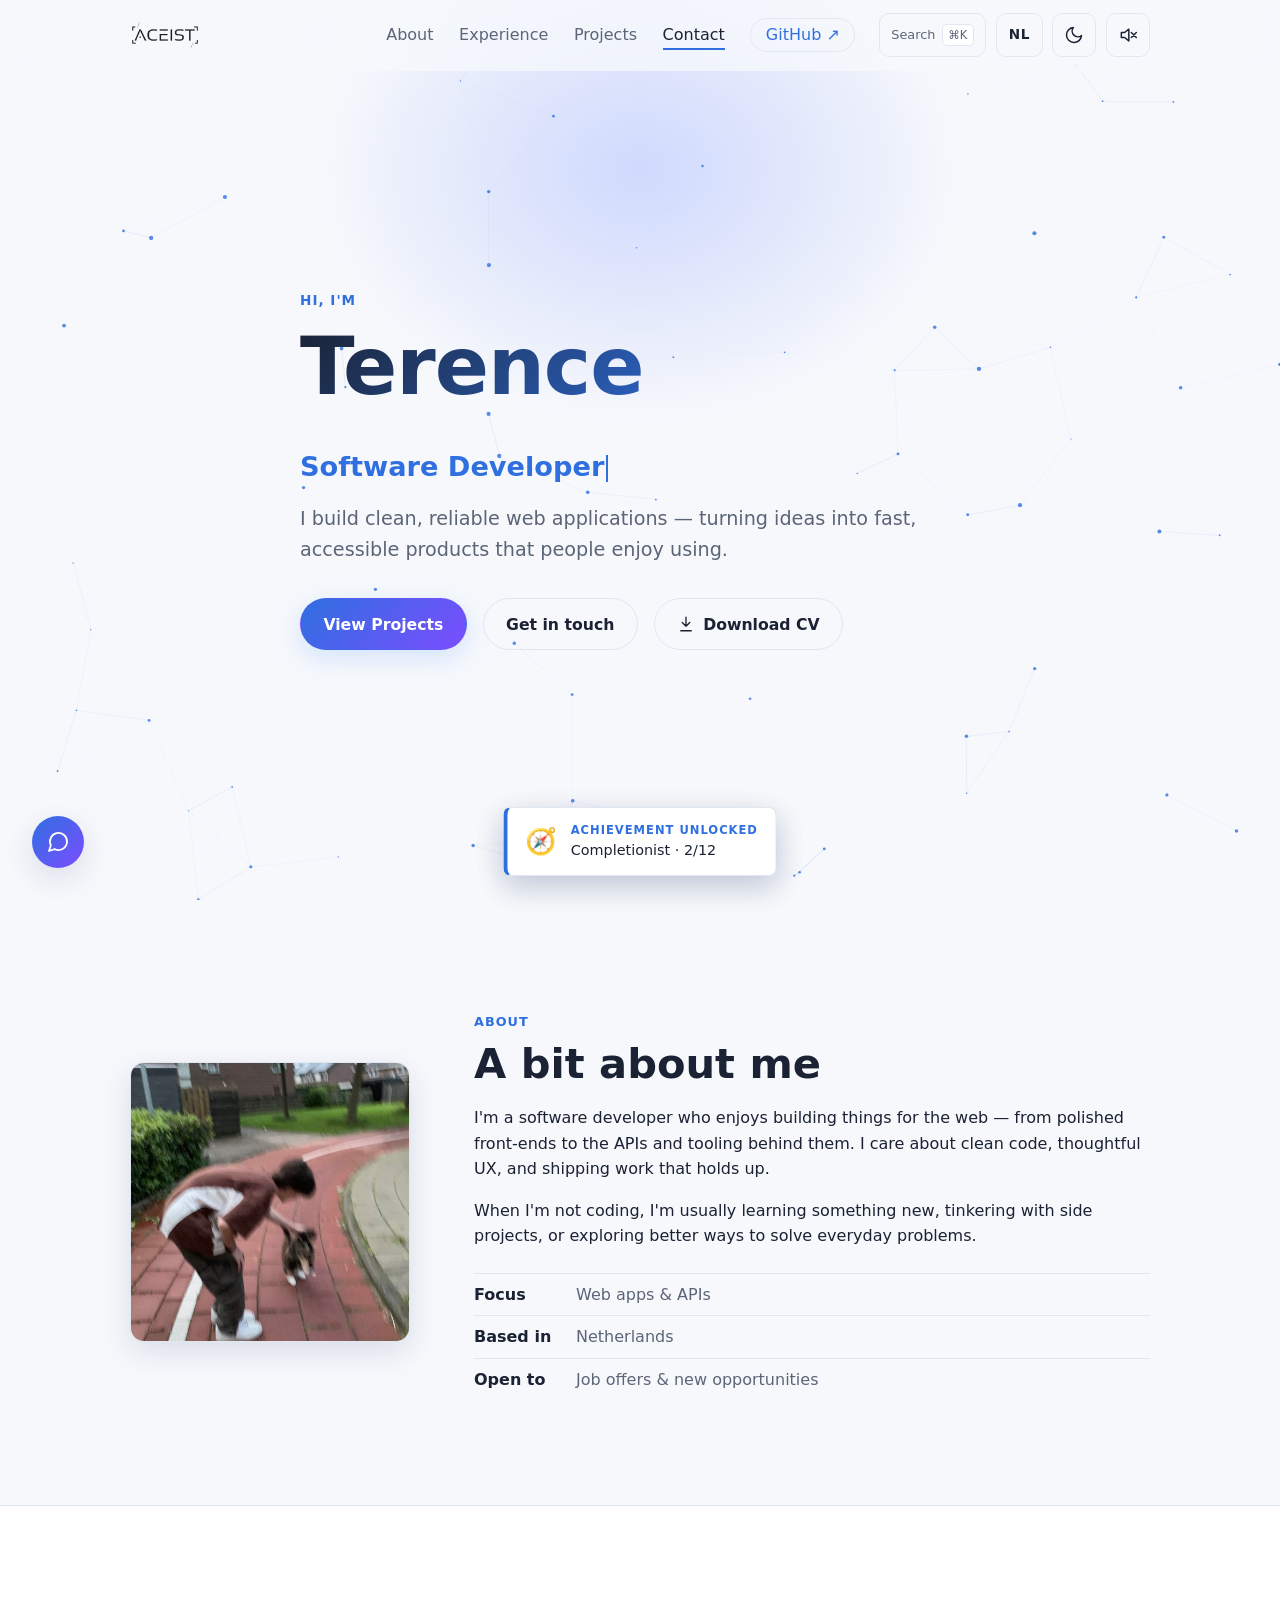
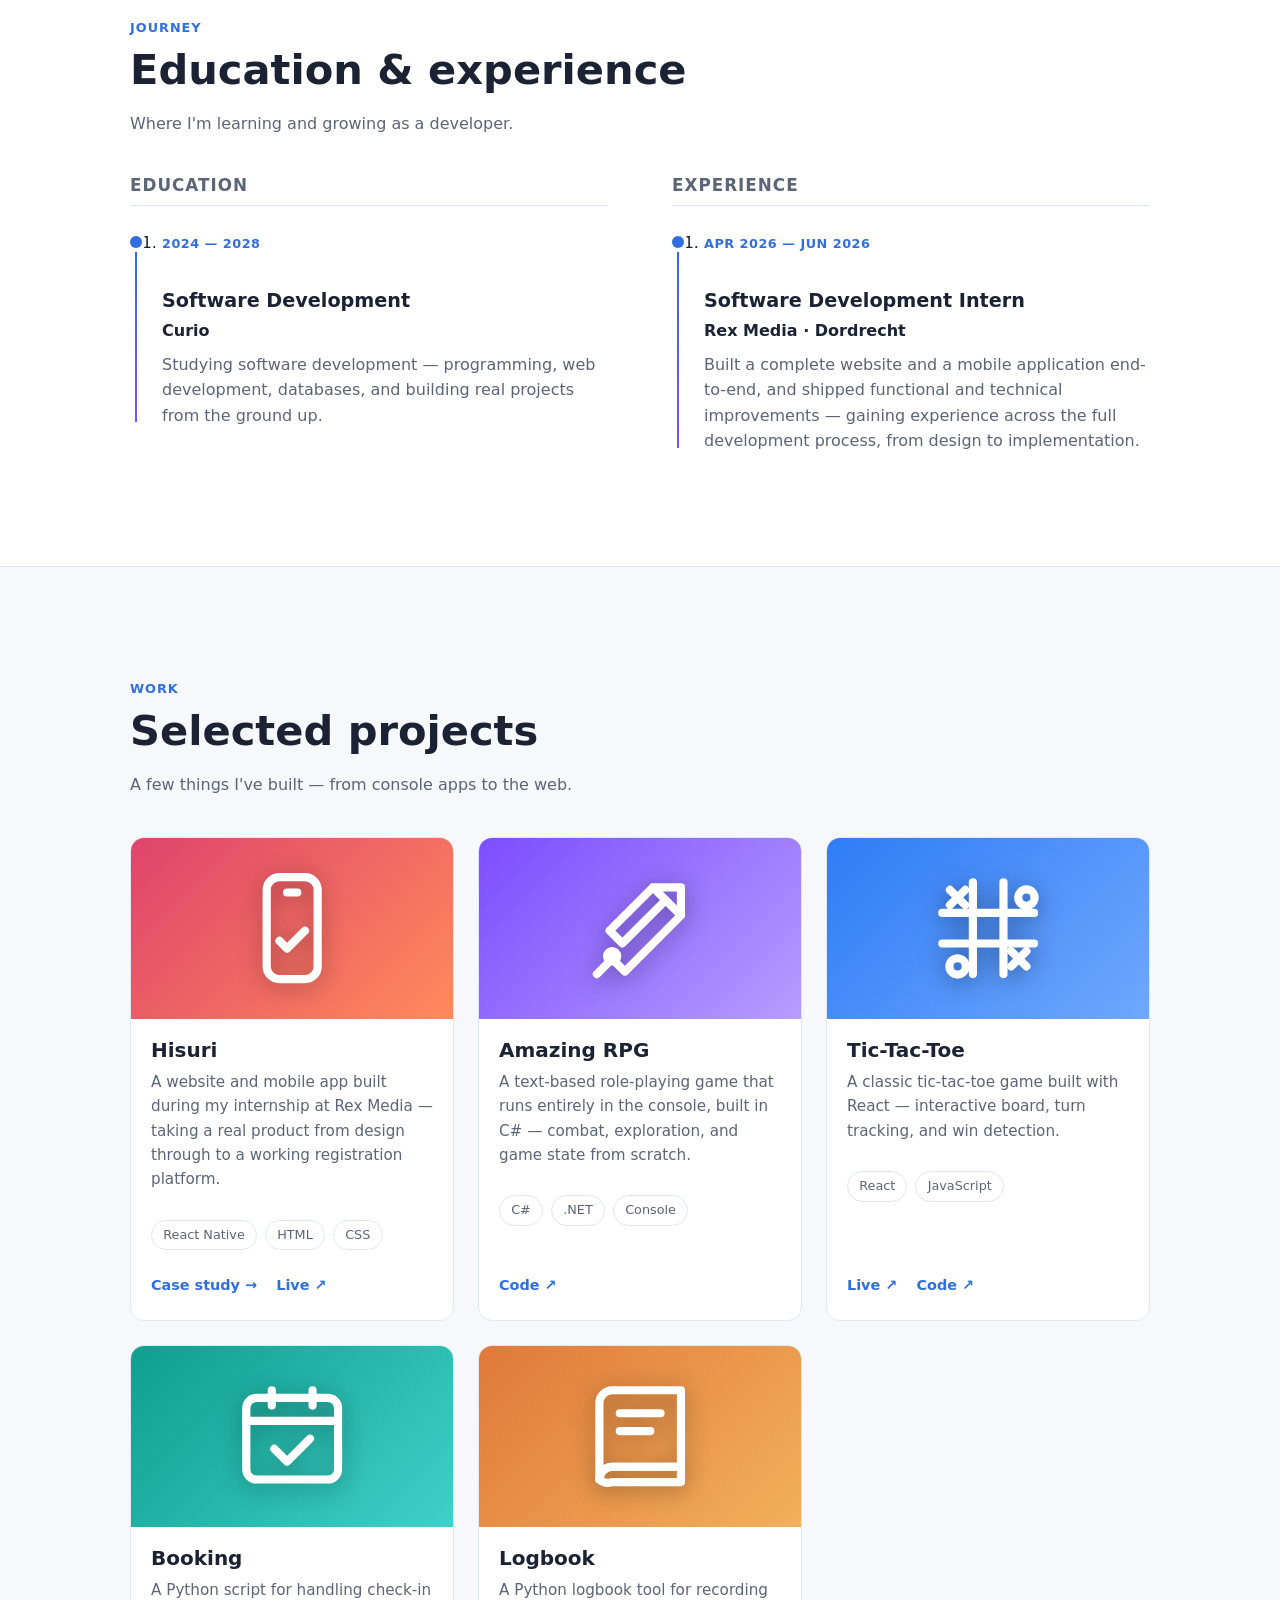
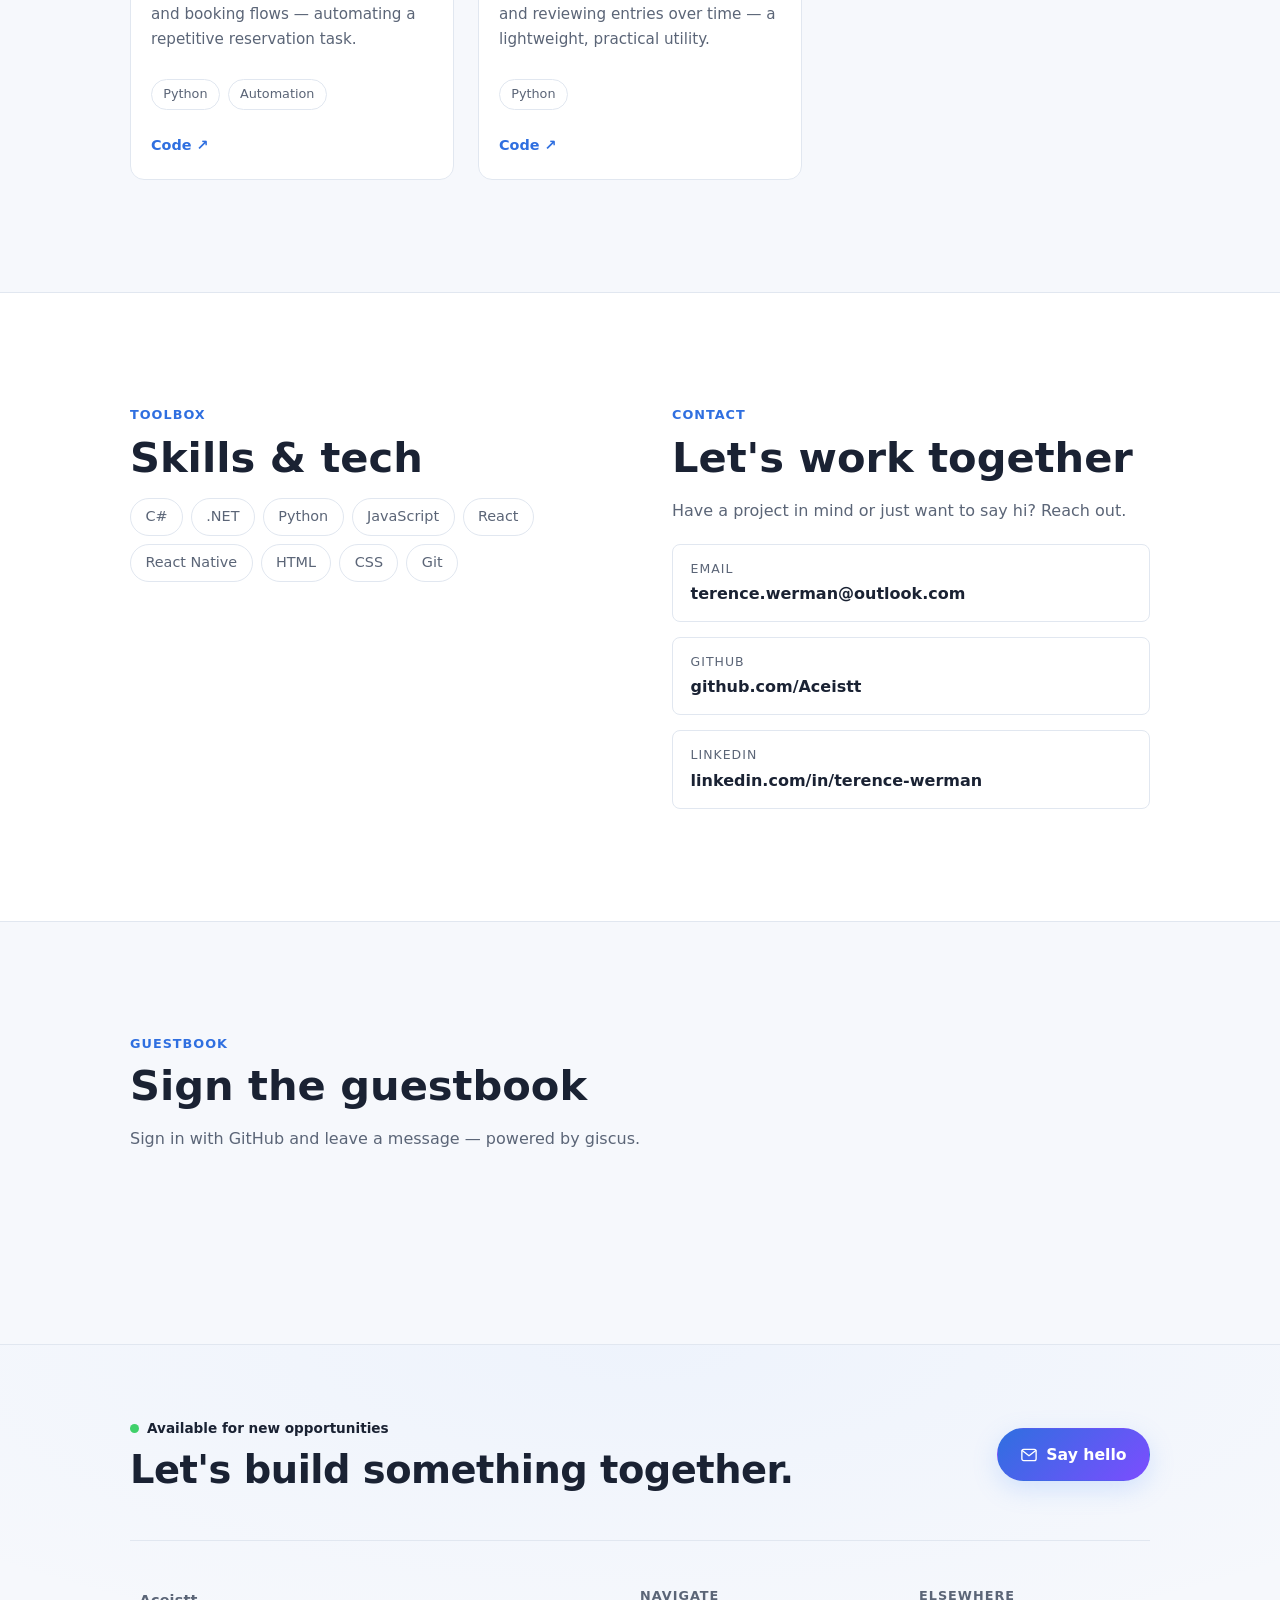
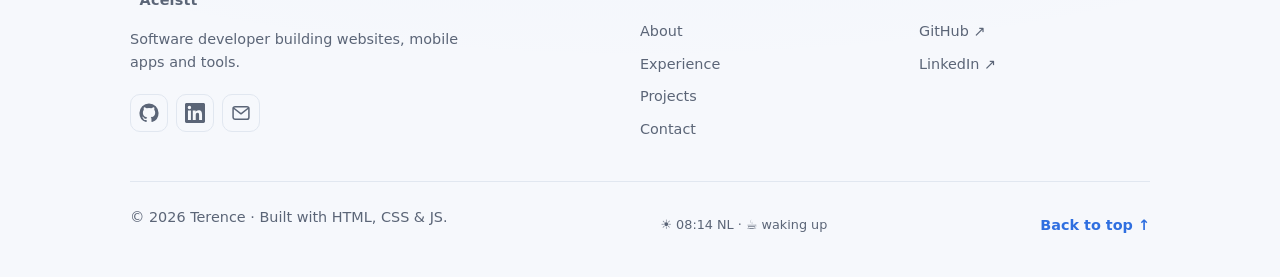
==== commit cc354d2a: "Update open opportunities text in index.html" ====
--- a/index.html
+++ b/index.html
@@ -159,7 +159,7 @@
           <ul class="about-facts">
             <li><strong data-i18n="about.focusLabel">Focus</strong> <span data-i18n="about.focusValue">Web apps &amp; APIs</span></li>
             <li><strong data-i18n="about.basedLabel">Based in</strong> <span data-i18n="about.basedValue">Netherlands</span></li>
-            <li><strong data-i18n="about.openLabel">Open to</strong> <span data-i18n="about.openValue">Job offers &amp; new opportunities</span></li>
+            <li><strong data-i18n="about.openLabel">Open to</strong> <span data-i18n="about.openValue">New opportunities</span></li>
           </ul>
         </div>
       </div>
